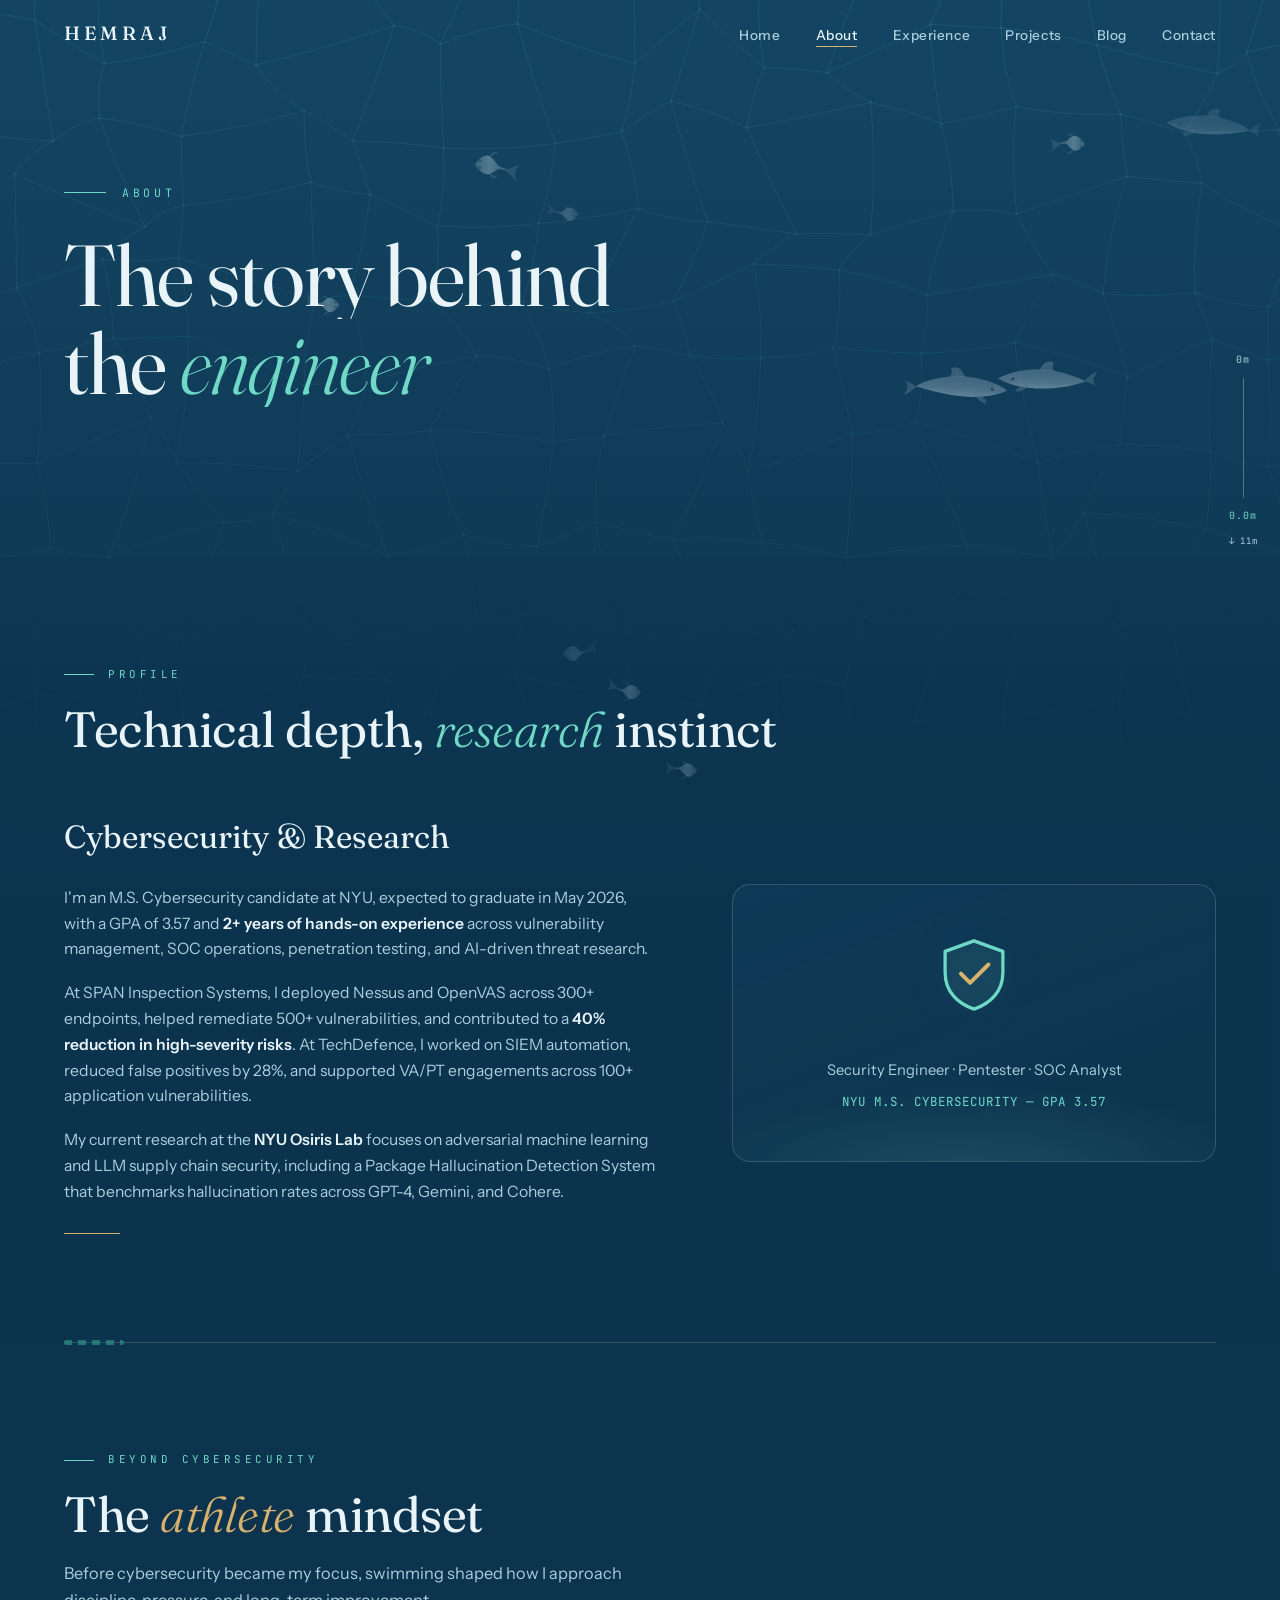
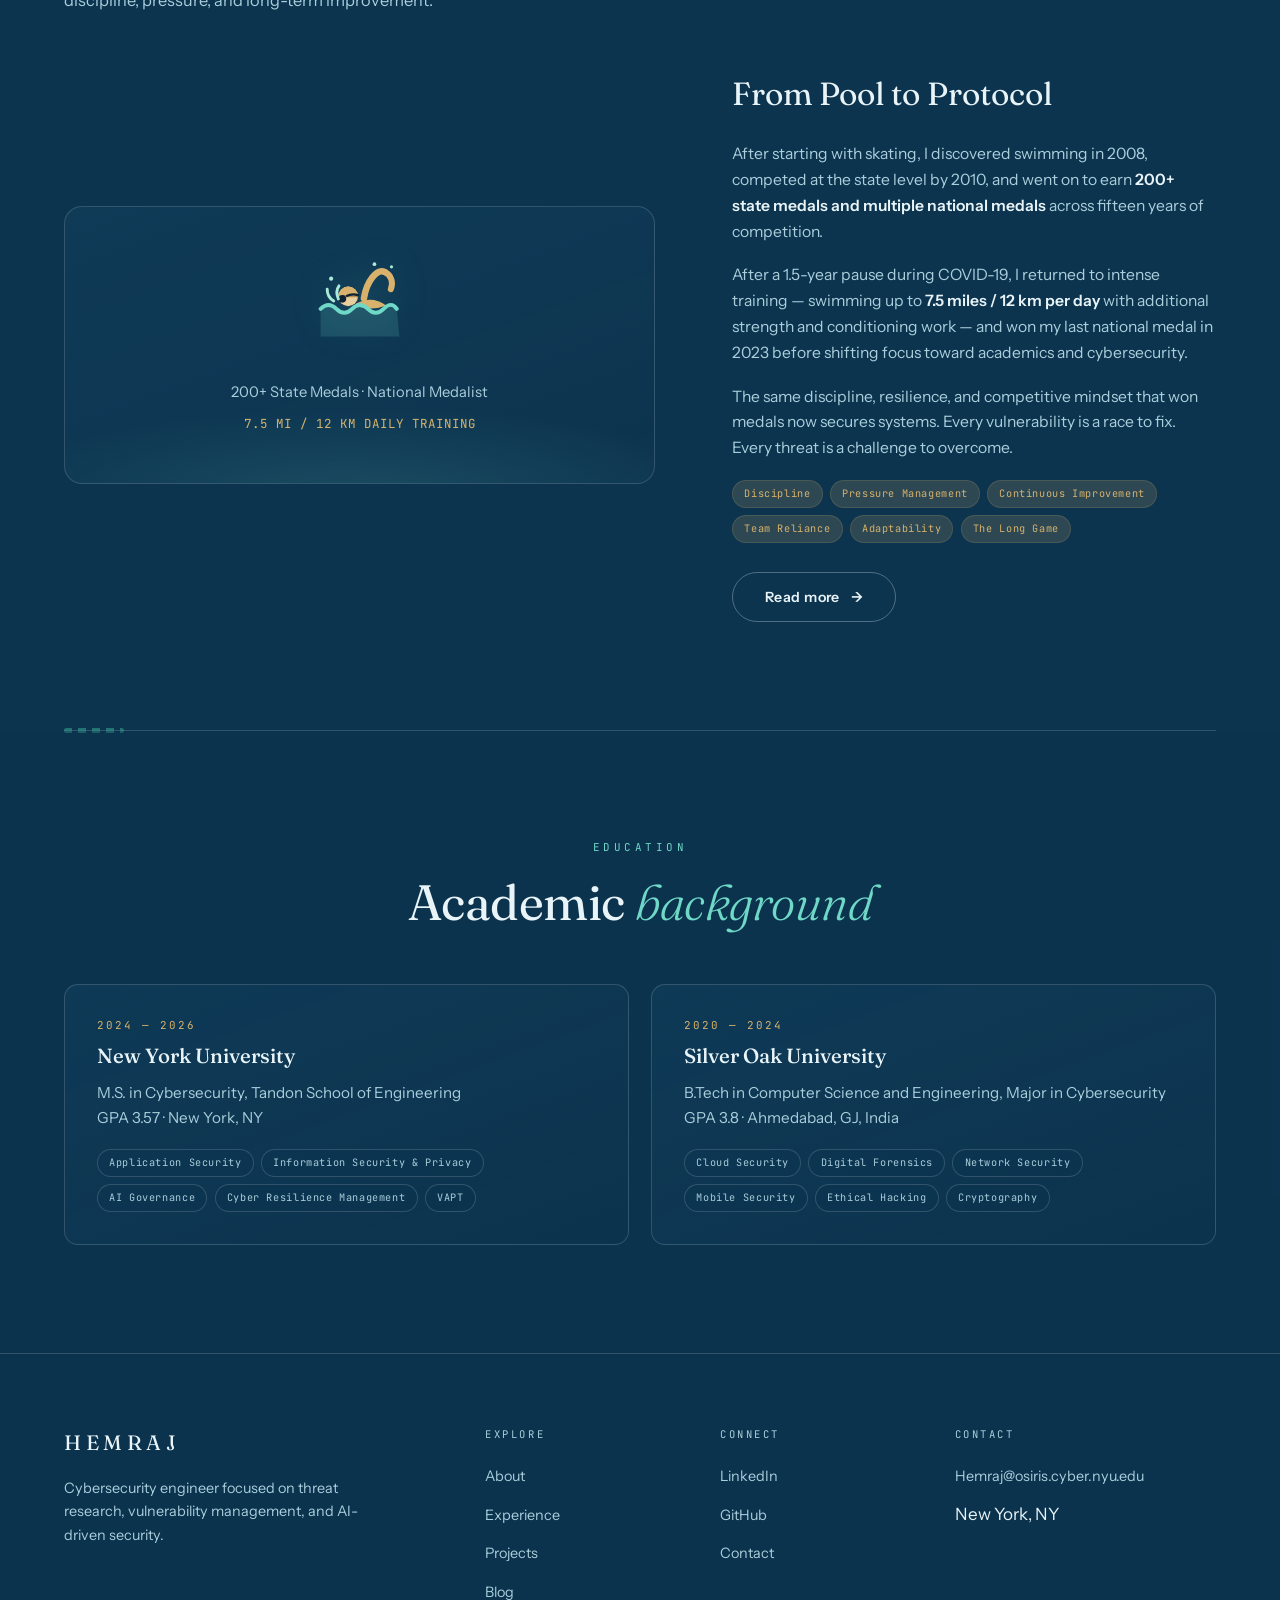
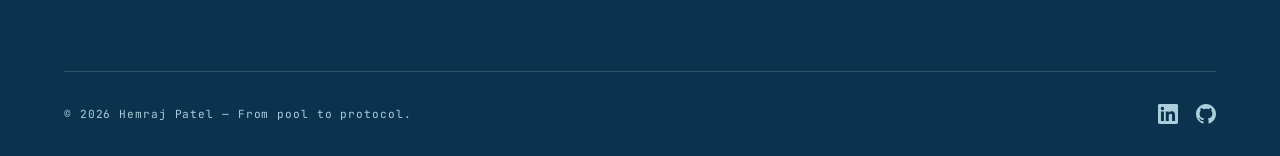
==== about.html @ eac2e2b5 "Portfolio: ocean redesign, clean URLs, real cert links" ====
<!DOCTYPE html>
<html lang="en">
<head>
  <meta charset="UTF-8">
  <meta name="viewport" content="width=device-width, initial-scale=1.0">
  <title>About — Hemraj Patel</title>
  <meta name="description" content="Learn about Hemraj Patel's journey from competitive swimming to cybersecurity engineering.">
  <meta name="theme-color" content="#134563">
  <meta property="og:title" content="About — Hemraj Patel">
  <meta property="og:description" content="Learn about Hemraj Patel's journey from competitive swimming to cybersecurity engineering.">
  <meta property="og:type" content="website">
  <meta property="og:site_name" content="Hemraj Patel">
  <meta name="twitter:card" content="summary">
  <meta name="twitter:title" content="About — Hemraj Patel">
  <meta name="twitter:description" content="Learn about Hemraj Patel's journey from competitive swimming to cybersecurity engineering.">
  <link rel="icon" href="data:image/svg+xml,%3Csvg xmlns='http://www.w3.org/2000/svg' viewBox='0 0 64 64'%3E%3Crect width='64' height='64' rx='14' fill='%23081521'/%3E%3Cpath d='M32 8 L52 15 V30 C52 44 43 52 32 56 C21 52 12 44 12 30 V15 Z' fill='none' stroke='%236fd8c6' stroke-width='3.5' stroke-linejoin='round'/%3E%3Cpath d='M23 31 L29 37 L42 24' fill='none' stroke='%23d8b26c' stroke-width='4' stroke-linecap='round' stroke-linejoin='round'/%3E%3C/svg%3E">
  <link rel="stylesheet" href="css/style.css">
  <link rel="stylesheet" href="css/ui.css">
</head>
<body>
  <div class="loader">
    <div class="loader-text">HEMRAJ</div>
    <div class="loader-bar"></div>
  </div>

  <canvas id="caustics-canvas" aria-hidden="true"></canvas>

<nav class="navbar">
    <a href="./" class="nav-logo">HEMRAJ</a>
    <ul class="nav-links">
      <li><a href="./">Home</a></li>
      <li><a href="about" class="active">About</a></li>
      <li><a href="experience">Experience</a></li>
      <li><a href="projects">Projects</a></li>
      <li><a href="blog">Blog</a></li>
      <li><a href="contact">Contact</a></li>
    </ul>
    <button class="mobile-menu-btn" aria-label="Toggle menu" aria-expanded="false">
      <svg width="24" height="24" fill="none" stroke="currentColor" stroke-width="2" viewBox="0 0 24 24"><path stroke-linecap="round" stroke-linejoin="round" d="M4 6h16M4 12h16M4 18h16"/></svg>
    </button>
  </nav>

  <header class="hero page-hero">
    <div class="hero-content">
      <div class="hero-label">About</div>
      <h1 class="hero-title">
        <span class="line"><span>The story behind</span></span>
        <span class="line"><span>the <em class="accent">engineer</em></span></span>
      </h1>
    </div>
  </header>

  <section class="section section-alt">
    <div class="section-header reveal">
      <span class="section-label">Profile</span>
      <h2 class="section-title">Technical depth, <em>research</em> instinct</h2>
    </div>
    <div class="split-layout">
      <div class="split-content reveal">
        <h3>Cybersecurity &amp; Research</h3>
        <p>I'm an M.S. Cybersecurity candidate at NYU, expected to graduate in May 2026, with a GPA of 3.57 and <strong>2+ years of hands-on experience</strong> across vulnerability management, SOC operations, penetration testing, and AI-driven threat research.</p>
        <p>At SPAN Inspection Systems, I deployed Nessus and OpenVAS across 300+ endpoints, helped remediate 500+ vulnerabilities, and contributed to a <strong>40% reduction in high-severity risks</strong>. At TechDefence, I worked on SIEM automation, reduced false positives by 28%, and supported VA/PT engagements across 100+ application vulnerabilities.</p>
        <p>My current research at the <strong>NYU Osiris Lab</strong> focuses on adversarial machine learning and LLM supply chain security, including a Package Hallucination Detection System that benchmarks hallucination rates across GPT-4, Gemini, and Cohere.</p>
        <div class="deco-line"></div>
      </div>
      <div class="split-visual reveal" style="--d: 0.15s;">
        <div class="icon">
          <svg viewBox="0 0 64 64" fill="none" xmlns="http://www.w3.org/2000/svg" role="img" aria-label="Security shield">
            <path d="M32 6 L54 14 V30 C54 45 44 54 32 58 C20 54 10 45 10 30 V14 Z" stroke="#6fd8c6" stroke-width="2.5" fill="rgba(111,216,198,0.08)" stroke-linejoin="round"/>
            <path d="M22 31 L29 38 L43 24" stroke="#d8b26c" stroke-width="3" stroke-linecap="round" stroke-linejoin="round"/>
          </svg>
        </div>
        <p>Security Engineer &middot; Pentester &middot; SOC Analyst</p>
        <p class="highlight">NYU M.S. CYBERSECURITY — GPA 3.57</p>
      </div>
    </div>
  </section>

  <div class="lane-divider"></div>

  <section class="section" id="athlete">
    <div class="section-header reveal">
      <span class="section-label">Beyond cybersecurity</span>
      <h2 class="section-title">The <em class="gold">athlete</em> mindset</h2>
      <p class="section-desc">Before cybersecurity became my focus, swimming shaped how I approach discipline, pressure, and long-term improvement.</p>
    </div>
    <div class="split-layout">
      <div class="split-visual reveal">
        <div class="icon">
          <svg viewBox="0 0 64 64" fill="none" xmlns="http://www.w3.org/2000/svg" role="img" aria-label="Freestyle swimmer">
            <!-- recovery arm: shoulder, high elbow, hand reaching over -->
            <path d="M35 33 C37 20, 45 10, 51 13" stroke="#d8b26c" stroke-width="5" stroke-linecap="round"/>
            <path d="M51 13 C56 15.5, 57.5 21, 55.5 26" stroke="#d8b26c" stroke-width="4.6" stroke-linecap="round"/>
            <!-- back breaking the surface -->
            <path d="M29 37 Q41 30.5 52 38.5 Q42 42.5 31 39.5 Z" fill="#d8b26c"/>
            <!-- head: swim cap, goggles, cheek in the water -->
            <circle cx="23" cy="31.5" r="7.5" fill="#e8ce9d"/>
            <path d="M15.5 31.5 A7.5 7.5 0 0 1 30.5 31.5 Z" fill="#d8b26c"/>
            <path d="M15.5 31.5 L30.5 31.5" stroke="#b98f4f" stroke-width="1.4"/>
            <circle cx="18.6" cy="33.4" r="2.9" fill="#0e2233"/>
            <path d="M21.4 31.4 Q26 29 30.9 30.8" stroke="#0e2233" stroke-width="1.8"/>
            <!-- water: filled, so the body sits IN it -->
            <path d="M2 41 q6 -6 12 0 t12 0 t12 0 t12 0 t10 0 L62 62 L2 62 Z" fill="rgba(111,216,198,0.16)"/>
            <path d="M2 41 q6 -6 12 0 t12 0 t12 0 t12 0 t10 0" stroke="#6fd8c6" stroke-width="3" stroke-linecap="round"/>
            <!-- splash + droplets -->
            <path d="M12 35 q-5 -3 -5 -9 M15.5 33.5 q-2.5 -6 0.5 -10" stroke="#a9ead9" stroke-width="2.2" stroke-linecap="round"/>
            <circle cx="10" cy="18" r="1.6" fill="#a9ead9"/>
            <circle cx="43" cy="7" r="1.4" fill="#a9ead9"/>
            <circle cx="56" cy="9" r="1.2" fill="#a9ead9"/>
          </svg>
        </div>
        <p>200+ State Medals &middot; National Medalist</p>
        <p class="highlight gold">7.5 MI / 12 KM DAILY TRAINING</p>
      </div>
      <div class="split-content reveal" style="--d: 0.15s;">
        <h3>From Pool to Protocol</h3>
        <p>After starting with skating, I discovered swimming in 2008, competed at the state level by 2010, and went on to earn <strong>200+ state medals and multiple national medals</strong> across fifteen years of competition.</p>
        <p>After a 1.5-year pause during COVID-19, I returned to intense training — swimming up to <strong>7.5 miles / 12 km per day</strong> with additional strength and conditioning work — and won my last national medal in 2023 before shifting focus toward academics and cybersecurity.</p>
        <p>The same discipline, resilience, and competitive mindset that won medals now secures systems. Every vulnerability is a race to fix. Every threat is a challenge to overcome.</p>
        <div class="card-tags" style="margin-bottom: 1.8rem;">
          <span class="tag gold">Discipline</span>
          <span class="tag gold">Pressure Management</span>
          <span class="tag gold">Continuous Improvement</span>
          <span class="tag gold">Team Reliance</span>
          <span class="tag gold">Adaptability</span>
          <span class="tag gold">The Long Game</span>
        </div>
        <button type="button" class="btn btn-outline" data-modal="athletics-journey">Read more <span class="arrow">→</span></button>
      </div>
    </div>
  </section>

  <div class="lane-divider"></div>

  <section class="section section-alt">
    <div class="section-header center reveal">
      <span class="section-label">Education</span>
      <h2 class="section-title">Academic <em>background</em></h2>
    </div>
    <div class="grid-2 stagger-children">
      <div class="card reveal">
        <div class="timeline-date">2024 — 2026</div>
        <div class="card-title">New York University</div>
        <p class="card-text">M.S. in Cybersecurity, Tandon School of Engineering<br>GPA 3.57 &middot; New York, NY</p>
        <div class="card-tags">
          <span class="tag">Application Security</span>
          <span class="tag">Information Security &amp; Privacy</span>
          <span class="tag">AI Governance</span>
          <span class="tag">Cyber Resilience Management</span>
          <span class="tag">VAPT</span>
        </div>
      </div>
      <div class="card reveal">
        <div class="timeline-date">2020 — 2024</div>
        <div class="card-title">Silver Oak University</div>
        <p class="card-text">B.Tech in Computer Science and Engineering, Major in Cybersecurity<br>GPA 3.8 &middot; Ahmedabad, GJ, India</p>
        <div class="card-tags">
          <span class="tag">Cloud Security</span>
          <span class="tag">Digital Forensics</span>
          <span class="tag">Network Security</span>
          <span class="tag">Mobile Security</span>
          <span class="tag">Ethical Hacking</span>
          <span class="tag">Cryptography</span>
        </div>
      </div>
    </div>
  </section>

<footer class="footer">
    <div class="footer-content">
      <div>
        <div class="footer-brand">HEMRAJ</div>
        <p class="footer-desc">Cybersecurity engineer focused on threat research, vulnerability management, and AI-driven security.</p>
      </div>
      <div>
        <div class="footer-heading">Explore</div>
        <ul class="footer-links">
          <li><a href="about">About</a></li>
          <li><a href="experience">Experience</a></li>
          <li><a href="projects">Projects</a></li>
          <li><a href="blog">Blog</a></li>
        </ul>
      </div>
      <div>
        <div class="footer-heading">Connect</div>
        <ul class="footer-links">
          <li><a href="https://www.linkedin.com/in/hemraj-patel/" target="_blank" rel="noopener">LinkedIn</a></li>
          <li><a href="https://github.com" target="_blank" rel="noopener">GitHub</a></li>
          <li><a href="contact">Contact</a></li>
        </ul>
      </div>
      <div>
        <div class="footer-heading">Contact</div>
        <ul class="footer-links">
          <li><a href="mailto:Hemraj@osiris.cyber.nyu.edu">Hemraj@osiris.cyber.nyu.edu</a></li>
          <li>New York, NY</li>
        </ul>
      </div>
    </div>
    <div class="footer-bottom">
      <div class="footer-copyright">&copy; 2026 Hemraj Patel — From pool to protocol.</div>
      <div class="footer-social">
        <a href="https://www.linkedin.com/in/hemraj-patel/" target="_blank" rel="noopener" aria-label="LinkedIn">
          <svg width="20" height="20" fill="currentColor" viewBox="0 0 24 24"><path d="M20.447 20.452h-3.554v-5.569c0-1.328-.027-3.037-1.852-3.037-1.853 0-2.136 1.445-2.136 2.939v5.667H9.351V9h3.414v1.561h.046c.477-.9 1.637-1.85 3.37-1.85 3.601 0 4.267 2.37 4.267 5.455v6.286zM5.337 7.433a2.062 2.062 0 01-2.063-2.065 2.064 2.064 0 112.063 2.065zm1.782 13.019H3.555V9h3.564v11.452zM22.225 0H1.771C.792 0 0 .774 0 1.729v20.542C0 23.227.792 24 1.771 24h20.451C23.2 24 24 23.227 24 22.271V1.729C24 .774 23.2 0 22.222 0h.003z"/></svg>
        </a>
        <a href="https://github.com" target="_blank" rel="noopener" aria-label="GitHub">
          <svg width="20" height="20" fill="currentColor" viewBox="0 0 24 24"><path d="M12 0C5.374 0 0 5.373 0 12c0 5.302 3.438 9.8 8.207 11.387.599.111.793-.261.793-.577v-2.234c-3.338.726-4.033-1.416-4.033-1.416-.546-1.387-1.333-1.756-1.333-1.756-1.089-.745.083-.729.083-.729 1.205.084 1.839 1.237 1.839 1.237 1.07 1.834 2.807 1.304 3.492.997.107-.775.418-1.305.762-1.604-2.665-.305-5.467-1.334-5.467-5.931 0-1.311.469-2.381 1.236-3.221-.124-.303-.535-1.524.117-3.176 0 0 1.008-.322 3.301 1.23A11.509 11.509 0 0112 5.803c1.02.005 2.047.138 3.006.404 2.291-1.552 3.297-1.23 3.297-1.23.653 1.653.242 2.874.118 3.176.77.84 1.235 1.911 1.235 3.221 0 4.609-2.807 5.624-5.479 5.921.43.372.823 1.102.823 2.222v3.293c0 .319.192.694.801.576C20.566 21.797 24 17.3 24 12c0-6.627-5.373-12-12-12z"/></svg>
        </a>
      </div>
    </div>
  </footer>

  <script src="js/modal-data.js"></script>
  <script src="js/main.js"></script>
</body>
</html>
---- css/style.css ----
/* ============================================================
   HEMRAJ PATEL — Portfolio
   Design system: "Pool at Night"
   Deep abyssal navy · pool-light aqua · medal gold
   Type: Fraunces (display) · Instrument Sans (body) · JetBrains Mono (data)
   ============================================================ */

@import url('https://fonts.googleapis.com/css2?family=Fraunces:ital,opsz,wght@0,9..144,300;0,9..144,400;0,9..144,500;0,9..144,600;1,9..144,300;1,9..144,400;1,9..144,500&family=Instrument+Sans:ital,wght@0,400;0,500;0,600;1,400&family=JetBrains+Mono:wght@300;400;500&display=swap');

:root {
  /* ---- Depth-driven variables (JS updates these on scroll) ----
     Defaults are the deep-water SURFACE (4m). The page darkens
     to the 12m abyss as you descend. */
  --bg-top: rgb(19, 69, 99);
  --bg-bottom: rgb(13, 52, 79);
  --text-strong: rgb(232, 244, 247);
  --text-soft: rgb(170, 206, 219);
  --line: rgba(232, 244, 247, 0.17);
  --line-strong: rgba(232, 244, 247, 0.30);
  --panel: rgba(19, 69, 99, 0.42);
  --panel-2: rgba(13, 52, 79, 0.36);

  /* ---- Fixed accents (tuned for the underwater range) ---- */
  --aqua: #6fd8c6;
  --aqua-deep: #2f8f83;
  --aqua-glow: rgba(111, 216, 198, 0.14);
  --gold: #d8b26c;
  --gold-soft: rgba(216, 178, 108, 0.16);

  /* ---- Semantic aliases mapped onto the depth vars ---- */
  --foam: var(--text-strong);
  --mist: var(--text-soft);
  --mist-dim: var(--text-soft);
  --ink-0: var(--bg-bottom);
  --ink-1: var(--panel);
  --ink-2: var(--panel);
  --ink-3: var(--line-strong);
  --hairline: var(--line);
  --hairline-strong: var(--line-strong);

  --font-display: 'Fraunces', Georgia, serif;
  --font-body: 'Instrument Sans', -apple-system, sans-serif;
  --font-mono: 'JetBrains Mono', 'SF Mono', monospace;

  --ease-out: cubic-bezier(0.19, 1, 0.22, 1);
  --ease-soft: cubic-bezier(0.4, 0, 0.2, 1);

  --pad-x: clamp(1.25rem, 5vw, 5rem);
  --section-y: clamp(5rem, 12vh, 9rem);
}

* { margin: 0; padding: 0; box-sizing: border-box; }

html { scroll-behavior: smooth; }
@media (prefers-reduced-motion: reduce) {
  html { scroll-behavior: auto; }
  *, *::before, *::after {
    animation-duration: 0.01ms !important;
    animation-iteration-count: 1 !important;
    transition-duration: 0.01ms !important;
  }
}

body {
  font-family: var(--font-body);
  background: var(--bg-bottom);
  color: var(--text-strong);
  line-height: 1.65;
  font-size: 1.0625rem;
  overflow-x: hidden;
  -webkit-font-smoothing: antialiased;
  transition: color 0.5s var(--ease-soft);
}
/* Fixed full-viewport dive gradient — the water column you descend through */
body::before {
  content: '';
  position: fixed;
  inset: 0;
  z-index: -2;
  background: linear-gradient(to bottom, var(--bg-top), var(--bg-bottom));
  transition: background 0.5s var(--ease-soft);
}

/* Elements that read from depth vars ease between zones */
.card, .blog-card, .split-visual, .athletics-visual, .navbar,
.section-alt, .footer, .marquee, .stat-item, .tag, .skill-item,
.form-input, .btn-outline, .lane-divider, .timeline::before {
  transition-property: background, border-color, color, box-shadow;
  transition-duration: 0.5s;
  transition-timing-function: var(--ease-soft);
}

::selection { background: var(--aqua); color: #041018; }

::-webkit-scrollbar { width: 6px; }
::-webkit-scrollbar-track { background: transparent; }
::-webkit-scrollbar-thumb { background: var(--line-strong); border-radius: 3px; }
::-webkit-scrollbar-thumb:hover { background: var(--aqua-deep); }

a { color: inherit; text-decoration: none; }
img { max-width: 100%; display: block; }

:focus-visible {
  outline: 2px solid var(--aqua);
  outline-offset: 3px;
  border-radius: 2px;
}

/* ============ LOADER — water level fill ============ */
.loader {
  position: fixed; inset: 0;
  background: linear-gradient(to bottom, rgb(19,69,99), rgb(13,52,79));
  z-index: 10000;
  display: flex; flex-direction: column;
  align-items: center; justify-content: center;
  gap: 1.5rem;
  transition: opacity 0.7s var(--ease-out), visibility 0.7s;
}
.loader.hidden { opacity: 0; visibility: hidden; pointer-events: none; }

.loader-text {
  font-family: var(--font-display);
  font-size: clamp(2rem, 6vw, 3.5rem);
  font-weight: 400;
  letter-spacing: 0.35em;
  padding-left: 0.35em;
  color: transparent;
  background: linear-gradient(to top, var(--aqua) 50%, rgba(234,243,244,0.22) 50%);
  background-size: 100% 200%;
  background-position: 0 0;
  -webkit-background-clip: text;
  background-clip: text;
  animation: waterFill 1.1s var(--ease-soft) forwards;
}
@keyframes waterFill { to { background-position: 0 100%; } }

.loader-bar {
  width: 120px; height: 1px;
  background: var(--hairline);
  position: relative; overflow: hidden;
}
.loader-bar::after {
  content: ''; position: absolute; inset: 0;
  background: var(--aqua);
  transform: translateX(-100%);
  animation: loadSweep 1.1s var(--ease-soft) forwards;
}
@keyframes loadSweep { to { transform: translateX(0); } }

/* ============ CAUSTICS CANVAS ============ */
#caustics-canvas {
  position: fixed; inset: 0;
  width: 100%; height: 100%;
  z-index: -1;
  pointer-events: none;
  opacity: 0.95;
}

/* ============ DEPTH GAUGE (scroll indicator) ============ */
.depth-gauge {
  position: fixed;
  right: 1.4rem; top: 50%;
  transform: translateY(-50%);
  z-index: 90;
  display: flex; flex-direction: column; align-items: center;
  gap: 0.6rem;
  font-family: var(--font-mono);
  font-size: 0.625rem;
  color: var(--mist-dim);
  letter-spacing: 0.1em;
}
.depth-gauge .gauge-track {
  width: 1px; height: 120px;
  background: var(--hairline-strong);
  position: relative;
}
.depth-gauge .gauge-fill {
  position: absolute; top: 0; left: 0;
  width: 100%; height: 0%;
  background: linear-gradient(to bottom, var(--aqua), var(--aqua-deep));
}
.depth-gauge .gauge-value { color: var(--aqua); transition: color 0.3s; }
.depth-gauge .gauge-max {
  font-size: 0.56rem;
  color: var(--mist-dim);
  letter-spacing: 0.08em;
}
@media (max-width: 900px) { .depth-gauge { display: none; } }

/* ============ NAVBAR ============ */
.navbar {
  position: fixed; top: 0; left: 0; right: 0;
  z-index: 100;
  display: flex; align-items: center; justify-content: space-between;
  padding: 1.1rem var(--pad-x);
  transition: background 0.4s var(--ease-soft), border-color 0.4s, padding 0.4s;
  border-bottom: 1px solid transparent;
}
.navbar.scrolled {
  background: var(--bg-top);
  backdrop-filter: blur(14px) saturate(1.2);
  -webkit-backdrop-filter: blur(14px) saturate(1.2);
  border-bottom-color: var(--line);
  padding-top: 0.8rem; padding-bottom: 0.8rem;
}

.nav-logo {
  font-family: var(--font-display);
  font-size: 1.2rem;
  font-weight: 500;
  letter-spacing: 0.22em;
  color: var(--foam);
  display: flex; align-items: baseline; gap: 0.5rem;
}

.nav-links {
  display: flex; align-items: center; gap: 2.2rem;
  list-style: none;
}
.nav-links a {
  font-size: 0.85rem;
  font-weight: 500;
  letter-spacing: 0.04em;
  color: var(--mist);
  position: relative;
  padding: 0.3rem 0;
  transition: color 0.3s;
}
.nav-links a::after {
  content: ''; position: absolute;
  left: 0; bottom: 0;
  width: 100%; height: 1px;
  background: var(--aqua);
  transform: scaleX(0);
  transform-origin: right;
  transition: transform 0.45s var(--ease-out);
}
.nav-links a:hover { color: var(--foam); }
.nav-links a:hover::after { transform: scaleX(1); transform-origin: left; }
.nav-links a.active { color: var(--foam); }
.nav-links a.active::after { transform: scaleX(1); background: var(--gold); }

.mobile-menu-btn {
  display: none;
  background: none; border: none;
  color: var(--foam);
  cursor: pointer;
  z-index: 102;
}

@media (max-width: 900px) {
  .mobile-menu-btn { display: block; }
  .nav-links {
    position: fixed; inset: 0;
    background: linear-gradient(to bottom, var(--bg-top), var(--bg-bottom));
    backdrop-filter: blur(20px);
    flex-direction: column;
    justify-content: center;
    gap: 2rem;
    opacity: 0; visibility: hidden;
    transition: opacity 0.4s var(--ease-soft), visibility 0.4s;
    z-index: 101;
  }
  .nav-links.open { opacity: 1; visibility: visible; }
  .nav-links a { font-size: 1.4rem; font-family: var(--font-display); font-weight: 400; }
}

/* ============ HERO ============ */
.hero {
  position: relative;
  min-height: 100vh;
  display: flex; align-items: center;
  padding: 8rem var(--pad-x) 4rem;
  z-index: 1;
}
.hero-content { max-width: 1100px; }

.hero-label {
  font-family: var(--font-mono);
  font-size: 0.72rem;
  letter-spacing: 0.32em;
  text-transform: uppercase;
  color: var(--aqua);
  margin-bottom: 1.8rem;
  display: flex; align-items: center; gap: 1rem;
}
.hero-label::before {
  content: '';
  width: 42px; height: 1px;
  background: var(--aqua);
}

.hero-title {
  font-family: var(--font-display);
  font-size: clamp(3rem, 9.5vw, 7.5rem);
  font-weight: 400;
  line-height: 1.02;
  letter-spacing: -0.015em;
  margin-bottom: 2rem;
}
/* Two-line hero: the name leads a touch larger,
   the tagline sits smaller beneath it */
.hero-title .line-name { font-size: 1.06em; }
.hero-title .line-tag {
  font-size: 0.58em;
  margin-top: 0.18em;
  letter-spacing: -0.005em;
}
.hero-title .accent {
  font-style: italic;
  font-weight: 300;
  color: var(--aqua);
}
.hero-title .gold { font-style: italic; font-weight: 300; color: var(--gold); }

.hero-title .line {
  display: block;
  overflow: hidden;
}
.hero-title .line > span {
  display: inline-block;
  transform: translateY(110%);
  animation: riseIn 1s var(--ease-out) forwards;
}
.hero-title .line:nth-child(2) > span { animation-delay: 0.12s; }
.hero-title .line:nth-child(3) > span { animation-delay: 0.24s; }
@keyframes riseIn { to { transform: translateY(0); } }

.hero-subtitle {
  font-size: clamp(1rem, 1.6vw, 1.2rem);
  color: var(--mist);
  max-width: 560px;
  margin-bottom: 3rem;
  font-weight: 400;
  opacity: 0;
  animation: fadeUp 0.9s var(--ease-out) 0.5s forwards;
}
@keyframes fadeUp {
  from { opacity: 0; transform: translateY(18px); }
  to { opacity: 1; transform: translateY(0); }
}

.hero-cta {
  display: flex; gap: 1.1rem; flex-wrap: wrap;
  opacity: 0;
  animation: fadeUp 0.9s var(--ease-out) 0.65s forwards;
}

.hero-meta {
  position: absolute;
  bottom: 2.5rem; left: var(--pad-x);
  display: flex; gap: 2.5rem;
  font-family: var(--font-mono);
  font-size: 0.68rem;
  letter-spacing: 0.14em;
  color: var(--mist-dim);
  text-transform: uppercase;
  opacity: 0;
  animation: fadeUp 0.9s var(--ease-out) 0.9s forwards;
}
.hero-meta span b { color: var(--mist); font-weight: 400; }

.scroll-hint {
  position: absolute;
  bottom: 2.5rem; right: var(--pad-x);
  font-family: var(--font-mono);
  font-size: 0.65rem;
  letter-spacing: 0.28em;
  color: var(--mist-dim);
  text-transform: uppercase;
  writing-mode: vertical-rl;
  display: flex; align-items: center; gap: 0.8rem;
  opacity: 0;
  animation: fadeUp 0.9s var(--ease-out) 1s forwards;
}
.scroll-hint::after {
  content: '';
  width: 1px; height: 44px;
  background: linear-gradient(to bottom, var(--mist-dim), transparent);
  animation: dive 2.2s var(--ease-soft) infinite;
}
@keyframes dive {
  0% { transform: scaleY(0); transform-origin: top; }
  45% { transform: scaleY(1); transform-origin: top; }
  55% { transform: scaleY(1); transform-origin: bottom; }
  100% { transform: scaleY(0); transform-origin: bottom; }
}
@media (max-width: 700px) { .hero-meta, .scroll-hint { display: none; } }

/* ============ BUTTONS ============ */
.btn {
  display: inline-flex; align-items: center; gap: 0.7rem;
  font-family: var(--font-body);
  font-size: 0.88rem;
  font-weight: 600;
  letter-spacing: 0.03em;
  padding: 0.95rem 2rem;
  border-radius: 100px;
  cursor: pointer;
  position: relative;
  overflow: hidden;
  transition: color 0.35s var(--ease-soft), border-color 0.35s, transform 0.25s var(--ease-out), box-shadow 0.35s;
  will-change: transform;
}
.btn-primary {
  background: var(--aqua);
  color: #041018;
  border: 1px solid var(--aqua);
}
.btn-primary:hover {
  box-shadow: 0 8px 32px var(--aqua-glow), 0 0 0 1px var(--aqua);
}
.btn-outline {
  background: transparent;
  color: var(--foam);
  border: 1px solid var(--hairline-strong);
}
.btn-outline:hover { border-color: var(--aqua); color: var(--aqua); }
.btn .arrow { transition: transform 0.35s var(--ease-out); }
.btn:hover .arrow { transform: translateX(4px); }

/* ============ SECTIONS ============ */
.section {
  position: relative;
  padding: var(--section-y) var(--pad-x);
  z-index: 1;
}
.section-alt { background: var(--panel-2); }

/* Lane divider — the pool lane rope */
.lane-divider {
  position: relative;
  height: 1px;
  margin: 0 var(--pad-x);
  background: var(--hairline);
  z-index: 1;
}
.lane-divider::before {
  content: '';
  position: absolute;
  left: 0; top: -2px;
  width: 60px; height: 5px;
  background: repeating-linear-gradient(90deg,
    var(--aqua-deep) 0 8px, transparent 8px 14px);
  border-radius: 3px;
  opacity: 0.7;
}

.section-header { max-width: 720px; margin-bottom: clamp(2.5rem, 6vh, 4.5rem); }
.section-header.center { margin-left: auto; margin-right: auto; text-align: center; }
.section-header.center .section-label { justify-content: center; }
.section-header.center .section-label::before { display: none; }

.section-label {
  font-family: var(--font-mono);
  font-size: 0.68rem;
  letter-spacing: 0.32em;
  text-transform: uppercase;
  color: var(--aqua);
  margin-bottom: 1.1rem;
  display: flex; align-items: center; gap: 0.9rem;
}
.section-label::before {
  content: '';
  width: 30px; height: 1px;
  background: var(--aqua);
}

.section-title {
  font-family: var(--font-display);
  font-size: clamp(1.9rem, 4.2vw, 3.1rem);
  font-weight: 400;
  line-height: 1.12;
  letter-spacing: -0.01em;
}
.section-title em {
  font-style: italic;
  font-weight: 300;
  color: var(--aqua);
}
.section-title em.gold { color: var(--gold); }

.section-desc {
  color: var(--mist);
  margin-top: 1.1rem;
  font-size: 1.02rem;
  max-width: 580px;
}
.center .section-desc { margin-left: auto; margin-right: auto; }

/* ============ REVEAL ANIMATIONS ============ */
.reveal {
  opacity: 0;
  transform: translateY(34px);
  filter: blur(4px);
  transition: opacity 0.9s var(--ease-out), transform 0.9s var(--ease-out), filter 0.9s var(--ease-out);
  transition-delay: var(--d, 0s);
}
.reveal.visible { opacity: 1; transform: translateY(0); filter: blur(0); }
@media (prefers-reduced-motion: reduce) {
  .reveal { opacity: 1; transform: none; filter: none; }
}

/* ============ GRIDS ============ */
.grid-2 { display: grid; grid-template-columns: repeat(2, 1fr); gap: 1.4rem; }
.grid-3 { display: grid; grid-template-columns: repeat(3, 1fr); gap: 1.4rem; }
@media (max-width: 980px) { .grid-3 { grid-template-columns: repeat(2, 1fr); } }
@media (max-width: 680px) { .grid-2, .grid-3 { grid-template-columns: 1fr; } }

/* ============ CARDS ============ */
.card {
  background: linear-gradient(160deg, var(--panel), var(--panel-2));
  border: 1px solid var(--hairline);
  border-radius: 14px;
  padding: 2rem;
  position: relative;
  overflow: hidden;
  transition: transform 0.45s var(--ease-out), border-color 0.45s, box-shadow 0.45s;
}
.card::before {
  content: '';
  position: absolute; inset: 0;
  background: radial-gradient(500px circle at var(--mx, 50%) var(--my, 0%),
    var(--aqua-glow), transparent 45%);
  opacity: 0;
  transition: opacity 0.45s;
  pointer-events: none;
}
.card:hover { transform: translateY(-5px); border-color: var(--hairline-strong); }
.card:hover::before { opacity: 1; }

.card-title {
  font-family: var(--font-display);
  font-size: 1.28rem;
  font-weight: 500;
  margin-bottom: 0.7rem;
  line-height: 1.25;
}
.card-text { color: var(--mist); font-size: 0.95rem; }

.card-tags { display: flex; flex-wrap: wrap; gap: 0.45rem; margin-top: 1.2rem; }
.tag {
  font-family: var(--font-mono);
  font-size: 0.64rem;
  letter-spacing: 0.06em;
  color: var(--mist);
  background: var(--panel-2);
  border: 1px solid var(--hairline);
  padding: 0.28rem 0.7rem;
  border-radius: 100px;
  transition: color 0.3s, border-color 0.3s;
}
.card:hover .tag { border-color: var(--hairline-strong); }
.tag.gold { color: var(--gold); border-color: var(--gold-soft); background: var(--gold-soft); }

/* Project cards — tiltable */
.project-card { transform-style: preserve-3d; }
.project-card .card-title { padding-right: 2rem; }
.project-index {
  font-family: var(--font-mono);
  font-size: 0.68rem;
  color: var(--mist-dim);
  letter-spacing: 0.2em;
  margin-bottom: 1.1rem;
  display: block;
}
.project-card:hover .project-index { color: var(--aqua); }

/* ============ STATS ============ */
.stats-grid {
  display: grid;
  grid-template-columns: repeat(3, 1fr);
  border-top: 1px solid var(--hairline);
  border-left: 1px solid var(--hairline);
}
.stat-item {
  padding: 2.6rem 2rem;
  border-right: 1px solid var(--hairline);
  border-bottom: 1px solid var(--hairline);
  position: relative;
  transition: background 0.4s;
}
.stat-item:hover { background: var(--aqua-glow); }
.stat-number {
  font-family: var(--font-display);
  font-size: clamp(2.4rem, 4.5vw, 3.6rem);
  font-weight: 300;
  color: var(--foam);
  line-height: 1;
  font-variant-numeric: tabular-nums;
}
.stat-number.gold { color: var(--gold); }
.stat-label {
  font-family: var(--font-mono);
  font-size: 0.66rem;
  letter-spacing: 0.18em;
  text-transform: uppercase;
  color: var(--mist-dim);
  margin-top: 0.9rem;
}
@media (max-width: 900px) { .stats-grid { grid-template-columns: repeat(2, 1fr); } }
@media (max-width: 520px) { .stats-grid { grid-template-columns: 1fr; } }

/* ============ SPLIT LAYOUT ============ */
.split-layout {
  display: grid;
  grid-template-columns: 1.1fr 0.9fr;
  gap: clamp(2rem, 6vw, 5rem);
  align-items: center;
}
@media (max-width: 900px) { .split-layout { grid-template-columns: 1fr; } }

.split-content h3 {
  font-family: var(--font-display);
  font-size: clamp(1.5rem, 2.8vw, 2rem);
  font-weight: 400;
  margin-bottom: 1.3rem;
}
.split-content p { color: var(--mist); margin-bottom: 1.1rem; font-size: 0.98rem; }
.split-content p strong { color: var(--foam); font-weight: 600; }

.split-visual {
  background: linear-gradient(160deg, var(--panel), var(--panel-2));
  border: 1px solid var(--hairline);
  border-radius: 18px;
  padding: 3rem 2.5rem;
  text-align: center;
  position: relative;
  overflow: hidden;
}
.split-visual::after {
  content: '';
  position: absolute;
  bottom: -40%; left: -20%;
  width: 140%; height: 70%;
  background: radial-gradient(ellipse at center, var(--aqua-glow), transparent 65%);
  pointer-events: none;
}
.split-visual .icon { font-size: 3rem; margin-bottom: 1.2rem; }
.split-visual .icon svg, .athletics-visual .icon svg {
  width: 84px; height: 84px;
  display: inline-block;
  filter: drop-shadow(0 0 18px var(--aqua-glow));
}
.athletics-visual .icon { margin-bottom: 1.4rem; text-align: center; }
.split-visual p { color: var(--mist); font-size: 0.92rem; }
.split-visual .highlight {
  margin-top: 0.6rem;
  font-family: var(--font-mono);
  font-size: 0.78rem;
  letter-spacing: 0.08em;
  color: var(--aqua);
}
.split-visual .highlight.gold { color: var(--gold); }

.deco-line {
  width: 56px; height: 1px;
  background: var(--gold);
  margin-top: 1.8rem;
}

/* ============ TIMELINE ============ */
.timeline {
  position: relative;
  max-width: 860px;
  padding-left: 2.4rem;
}
.timeline::before {
  content: '';
  position: absolute;
  left: 5px; top: 6px; bottom: 6px;
  width: 1px;
  background: linear-gradient(to bottom, var(--aqua-deep), var(--hairline-strong));
}
.timeline-item {
  position: relative;
  padding-bottom: 3.2rem;
}
.timeline-item:last-child { padding-bottom: 0; }
.timeline-item::before {
  content: '';
  position: absolute;
  left: -2.4rem; top: 7px;
  width: 11px; height: 11px;
  border-radius: 50%;
  background: transparent;
  border: 1px solid var(--aqua);
  transform: translateX(0.5px);
  transition: background 0.35s, box-shadow 0.35s;
}
.timeline-item:hover::before {
  background: var(--aqua);
  box-shadow: 0 0 14px var(--aqua-glow), 0 0 4px var(--aqua);
}
.timeline-date {
  font-family: var(--font-mono);
  font-size: 0.68rem;
  letter-spacing: 0.18em;
  text-transform: uppercase;
  color: var(--gold);
  margin-bottom: 0.5rem;
}
.timeline-title {
  font-family: var(--font-display);
  font-size: 1.35rem;
  font-weight: 500;
  margin-bottom: 0.25rem;
}
.timeline-org { color: var(--mist); font-size: 0.9rem; margin-bottom: 0.85rem; }
.timeline-desc { color: var(--mist); font-size: 0.95rem; max-width: 640px; }
.timeline-desc p { margin-bottom: 0.4rem; }

/* ============ SKILLS ============ */
.skill-group { margin-bottom: 2.2rem; }
.skill-group-title {
  font-family: var(--font-mono);
  font-size: 0.7rem;
  letter-spacing: 0.24em;
  text-transform: uppercase;
  color: var(--aqua);
  margin-bottom: 1rem;
  padding-bottom: 0.6rem;
  border-bottom: 1px solid var(--hairline);
}
.skill-list { display: flex; flex-wrap: wrap; gap: 0.5rem; }
.skill-item {
  font-size: 0.82rem;
  color: var(--mist);
  background: var(--panel-2);
  border: 1px solid var(--hairline);
  padding: 0.45rem 0.95rem;
  border-radius: 100px;
  transition: color 0.3s, border-color 0.3s, transform 0.3s var(--ease-out);
}
.skill-item:hover {
  color: var(--foam);
  border-color: var(--aqua-deep);
  transform: translateY(-2px);
}

/* ============ MARQUEE ============ */
.marquee {
  overflow: hidden;
  border-top: 1px solid var(--hairline);
  border-bottom: 1px solid var(--hairline);
  padding: 1.1rem 0;
  position: relative;
  z-index: 1;
  background: var(--panel-2);
}
.marquee-track {
  display: flex; gap: 3rem;
  width: max-content;
  animation: marquee 36s linear infinite;
}
.marquee:hover .marquee-track { animation-play-state: paused; }
@keyframes marquee { to { transform: translateX(-50%); } }
.marquee-item {
  font-family: var(--font-mono);
  font-size: 0.75rem;
  letter-spacing: 0.22em;
  text-transform: uppercase;
  color: var(--mist-dim);
  white-space: nowrap;
  display: flex; align-items: center; gap: 3rem;
}
.marquee-item::after { content: '◦'; color: var(--aqua-deep); }

/* ============ BLOG CARDS ============ */
.blog-card {
  background: linear-gradient(160deg, var(--panel), var(--panel-2));
  border: 1px solid var(--hairline);
  border-radius: 14px;
  overflow: hidden;
  transition: transform 0.45s var(--ease-out), border-color 0.45s;
  display: flex; flex-direction: column;
}
.blog-card:hover { transform: translateY(-5px); border-color: var(--hairline-strong); }
.blog-card-content { padding: 2rem; display: flex; flex-direction: column; flex: 1; }
.blog-card-meta {
  display: flex; justify-content: space-between;
  font-family: var(--font-mono);
  font-size: 0.66rem;
  letter-spacing: 0.12em;
  text-transform: uppercase;
  color: var(--mist-dim);
  margin-bottom: 1.1rem;
}
.blog-card-meta span:first-child { color: var(--gold); }
.blog-card-title {
  font-family: var(--font-display);
  font-size: 1.3rem;
  font-weight: 500;
  line-height: 1.3;
  margin-bottom: 0.8rem;
}
.blog-card-excerpt { color: var(--mist); font-size: 0.93rem; flex: 1; }
.blog-card-link {
  margin-top: 1.4rem;
  font-family: var(--font-mono);
  font-size: 0.72rem;
  letter-spacing: 0.14em;
  text-transform: uppercase;
  color: var(--aqua);
  display: inline-flex; align-items: center; gap: 0.5rem;
  transition: gap 0.3s var(--ease-out);
}
.blog-card-link:hover { gap: 0.9rem; }

/* ============ ATHLETICS ============ */
.athletics-visual {
  background: linear-gradient(160deg, var(--panel), var(--panel-2));
  border: 1px solid var(--hairline);
  border-radius: 18px;
  padding: 3rem 2.5rem;
  position: relative;
  overflow: hidden;
}
.athletics-visual::before {
  content: '';
  position: absolute;
  top: 0; left: 0; right: 0; height: 4px;
  background: repeating-linear-gradient(90deg,
    var(--gold) 0 10px, transparent 10px 18px);
  opacity: 0.5;
}
.athletics-icon { font-size: 3rem; margin-bottom: 1.4rem; }
.athletics-quote {
  font-family: var(--font-display);
  font-style: italic;
  font-weight: 300;
  font-size: 1.25rem;
  line-height: 1.5;
  color: var(--foam);
}
.athletics-quote cite {
  display: block;
  margin-top: 1.1rem;
  font-family: var(--font-mono);
  font-style: normal;
  font-size: 0.68rem;
  letter-spacing: 0.16em;
  text-transform: uppercase;
  color: var(--gold);
}

/* ============ FORMS ============ */
.form-group { margin-bottom: 1.4rem; }
.form-label {
  display: block;
  font-family: var(--font-mono);
  font-size: 0.66rem;
  letter-spacing: 0.2em;
  text-transform: uppercase;
  color: var(--mist);
  margin-bottom: 0.55rem;
}
.form-input {
  width: 100%;
  font-family: var(--font-body);
  font-size: 0.95rem;
  color: var(--foam);
  background: var(--panel-2);
  border: 1px solid var(--hairline);
  border-radius: 10px;
  padding: 0.85rem 1.1rem;
  transition: border-color 0.3s, background 0.3s, box-shadow 0.3s;
}
.form-input::placeholder { color: var(--mist-dim); }
.form-input:focus {
  outline: none;
  border-color: var(--aqua-deep);
  background: var(--aqua-glow);
  box-shadow: 0 0 0 3px rgba(111, 216, 198, 0.08);
}
textarea.form-input { min-height: 140px; resize: vertical; }

.link-underline {
  color: var(--aqua);
  background-image: linear-gradient(var(--aqua), var(--aqua));
  background-size: 0% 1px;
  background-position: 0 100%;
  background-repeat: no-repeat;
  transition: background-size 0.4s var(--ease-out);
}
.link-underline:hover { background-size: 100% 1px; }

.form-note {
  font-family: var(--font-mono);
  font-size: 0.7rem;
  color: var(--mist-dim);
  margin-top: 1rem;
  text-align: center;
  letter-spacing: 0.06em;
}
.form-note.success { color: var(--aqua); }

/* ============ FOOTER ============ */
.footer {
  position: relative;
  z-index: 1;
  border-top: 1px solid var(--hairline);
  background: var(--panel-2);
  padding: 4.5rem var(--pad-x) 2rem;
}
.footer-content {
  display: grid;
  grid-template-columns: 2fr 1fr 1fr 1.4fr;
  gap: 3rem;
  margin-bottom: 3.5rem;
}
@media (max-width: 900px) { .footer-content { grid-template-columns: 1fr 1fr; gap: 2.5rem; } }
@media (max-width: 540px) { .footer-content { grid-template-columns: 1fr; } }

.footer-brand {
  font-family: var(--font-display);
  font-size: 1.3rem;
  letter-spacing: 0.22em;
  margin-bottom: 1rem;
}
.footer-desc { color: var(--mist); font-size: 0.9rem; max-width: 300px; }
.footer-heading {
  font-family: var(--font-mono);
  font-size: 0.66rem;
  letter-spacing: 0.24em;
  text-transform: uppercase;
  color: var(--mist-dim);
  margin-bottom: 1.1rem;
}
.footer-links { list-style: none; }
.footer-links li { margin-bottom: 0.65rem; }
.footer-links a {
  color: var(--mist);
  font-size: 0.9rem;
  transition: color 0.3s, padding-left 0.3s var(--ease-out);
}
.footer-links a:hover { color: var(--aqua); padding-left: 4px; }

.footer-bottom {
  display: flex; justify-content: space-between; align-items: center;
  padding-top: 2rem;
  border-top: 1px solid var(--hairline);
  flex-wrap: wrap; gap: 1rem;
}
.footer-copyright {
  font-family: var(--font-mono);
  font-size: 0.7rem;
  color: var(--mist-dim);
  letter-spacing: 0.08em;
}
.footer-social { display: flex; gap: 1.1rem; }
.footer-social a {
  color: var(--mist-dim);
  transition: color 0.3s, transform 0.3s var(--ease-out);
  display: flex;
}
.footer-social a:hover { color: var(--aqua); transform: translateY(-3px); }

/* ============ PAGE HERO (inner pages) ============ */
.page-hero { min-height: 62vh; }
.page-hero .hero-title { font-size: clamp(2.6rem, 7vw, 5.4rem); }

/* ============ CLICKABLE-CARD AFFORDANCE (complements css/ui.css) ============
   ui.css owns the cursor + modal styling. This adds a hover hint on
   clickable cards that don't carry a .card-more span in the HTML. */
.card[data-modal],
.blog-card[data-modal] { position: relative; }
.card[data-modal]:not(:has(.card-more)),
.blog-card[data-modal] { padding-bottom: 3.1rem; }
.card[data-modal]:not(:has(.card-more))::after,
.blog-card[data-modal]::after {
  content: 'View details \2197';
  position: absolute;
  right: 1.5rem; bottom: 1.3rem;
  font-family: var(--font-mono);
  font-size: 0.64rem;
  letter-spacing: 0.14em;
  text-transform: uppercase;
  color: var(--aqua);
  opacity: 0.55;
  transform: translateY(0);
  transition: opacity 0.35s var(--ease-out), transform 0.35s var(--ease-out);
  pointer-events: none;
  z-index: 2;
}
.card[data-modal]:not(:has(.card-more)):hover::after,
.card[data-modal]:not(:has(.card-more)):focus-visible::after,
.blog-card[data-modal]:hover::after,
.blog-card[data-modal]:focus-visible::after {
  opacity: 1; transform: translateX(-3px);
}
.blog-card[data-modal] .blog-card-content { padding-bottom: 0.4rem; }
.blog-card[data-modal] .blog-card-link { pointer-events: none; } /* the card itself opens the pop-up */
/* Timeline entries: an always-visible "View details" chip so visitors
   know each role opens into a full pop-up */
.timeline-item[data-modal] .card-more {
  margin-top: 1.1rem;
  font-family: var(--font-mono);
  font-size: 0.66rem;
  letter-spacing: 0.14em;
}

/* ============ EXPERIENCE TOAST ============ */
.toast {
  position: fixed;
  right: 1.4rem; bottom: 1.4rem;
  z-index: 950;
  max-width: 350px;
  display: flex; gap: 0.9rem;
  padding: 1.1rem 2.4rem 1.5rem 1.1rem;
  background: linear-gradient(160deg, rgba(17, 38, 52, 0.92), rgba(9, 22, 33, 0.92));
  border: 1px solid var(--line-strong);
  border-radius: 14px;
  box-shadow: 0 18px 50px rgba(0, 0, 0, 0.45);
  backdrop-filter: blur(12px);
  -webkit-backdrop-filter: blur(12px);
  opacity: 0;
  transform: translateY(16px);
  transition: opacity 0.5s var(--ease-out), transform 0.5s var(--ease-out);
  pointer-events: none;
}
.toast.show { opacity: 1; transform: translateY(0); pointer-events: auto; }
.toast-icon {
  flex: 0 0 auto;
  width: 40px; height: 40px;
  display: flex; align-items: center; justify-content: center;
  border-radius: 50%;
  background: var(--aqua-glow);
  border: 1px solid rgba(111, 216, 198, 0.35);
}
.toast-icon svg { width: 22px; height: 22px; }
.toast-title {
  font-family: var(--font-display);
  font-size: 1.02rem;
  font-weight: 500;
  color: var(--foam);
  margin-bottom: 0.25rem;
}
.toast-text { font-size: 0.82rem; color: var(--mist); line-height: 1.5; }
.toast-close {
  position: absolute; top: 0.55rem; right: 0.55rem;
  background: none; border: none;
  color: var(--mist-dim);
  font-size: 0.85rem; line-height: 1;
  cursor: pointer;
  padding: 0.25rem;
  transition: color 0.25s;
}
.toast-close:hover { color: var(--aqua); }
.toast-bar {
  position: absolute; left: 1.1rem; right: 1.1rem; bottom: 0.6rem;
  height: 2px;
  background: var(--line);
  border-radius: 1px;
  overflow: hidden;
}
.toast-bar::after {
  content: '';
  position: absolute; inset: 0;
  background: linear-gradient(90deg, var(--aqua), var(--aqua-deep));
  transform-origin: left;
}
.toast.show .toast-bar::after {
  animation: toastCountdown var(--toast-life, 9s) linear forwards;
}
@keyframes toastCountdown { to { transform: scaleX(0); } }
@media (max-width: 600px) {
  .toast { left: 1rem; right: 1rem; bottom: 1rem; max-width: none; }
}

/* ============ UTILITIES ============ */
.text-center { text-align: center; }
.mt-3 { margin-top: 3rem; }
.max-800 { max-width: 800px; margin-left: auto; margin-right: auto; }
---- css/ui.css ----
/* ============================================================
   UI ADDITIONS — refined cursor + detail modals
   Load AFTER css/style.css on every page:
   <link rel="stylesheet" href="css/ui.css">
   ============================================================ */

:root {
  --ui-accent: var(--accent, var(--aqua, #6fd8c6));
  --ui-gold: var(--gold, #e8c07d);
  --ui-surface: var(--surface, #0d1518);
  --ui-border: rgba(111, 216, 198, 0.18);
}

/* ---------- CURSOR (air bubble + droplet trail) ----------
   A single translucent bubble with a light-refraction highlight,
   trailed by sinking droplets drawn on a canvas. Native cursor is
   hidden on fine pointers; text fields keep the native caret. */
.custom-cursor-on,
.custom-cursor-on a,
.custom-cursor-on button,
.custom-cursor-on label,
.custom-cursor-on .card,
.custom-cursor-on .btn,
.custom-cursor-on .tag,
.custom-cursor-on .skill-item,
.custom-cursor-on .blog-card,
.custom-cursor-on .stat-item,
.custom-cursor-on [data-modal] {
  cursor: none;
}
.custom-cursor-on input,
.custom-cursor-on textarea,
.custom-cursor-on select {
  cursor: text;
}

#cursor-trail-canvas {
  position: fixed;
  inset: 0;
  z-index: 99998;
  pointer-events: none;
}

.cursor-bubble {
  position: fixed;
  top: 0;
  left: 0;
  width: 22px;
  height: 22px;
  z-index: 99999;
  pointer-events: none;
  transform: translate(-50%, -50%);
  border-radius: 50%;
  border: 1px solid rgba(111, 216, 198, 0.65);
  /* the specular glint that makes it read as an air bubble */
  background:
    radial-gradient(circle at 33% 28%, rgba(255, 255, 255, 0.75) 0%, rgba(255, 255, 255, 0.18) 28%, transparent 44%),
    radial-gradient(circle at 68% 74%, rgba(111, 216, 198, 0.18) 0%, transparent 55%);
  box-shadow:
    inset 0 -3px 6px rgba(111, 216, 198, 0.18),
    0 0 14px rgba(111, 216, 198, 0.18);
  will-change: transform, left, top;
  transition: width 0.3s cubic-bezier(0.33, 1, 0.68, 1),
    height 0.3s cubic-bezier(0.33, 1, 0.68, 1),
    border-color 0.3s ease, box-shadow 0.3s ease, opacity 0.25s ease;
}

/* Hovering something interactive: the bubble swells and catches gold light */
.cursor-hover .cursor-bubble {
  width: 34px;
  height: 34px;
  border-color: rgba(232, 192, 125, 0.85);
  box-shadow:
    inset 0 -4px 8px rgba(232, 192, 125, 0.22),
    0 0 18px rgba(232, 192, 125, 0.28);
}

/* Pressing: the bubble compresses, like squeezing air */
.cursor-down .cursor-bubble {
  width: 15px;
  height: 15px;
  border-color: rgba(111, 216, 198, 0.9);
}

/* Over text fields: get out of the way.
   !important so it wins over the JS-managed inline opacity. */
.cursor-typing .cursor-bubble {
  opacity: 0 !important;
}

/* ---------- CLICKABLE-CARD AFFORDANCE ---------- */
[data-modal] {
  cursor: pointer;
}
.card-more {
  display: inline-flex;
  align-items: center;
  gap: 0.4rem;
  margin-top: 1.1rem;
  font-size: 0.78rem;
  font-weight: 600;
  letter-spacing: 0.08em;
  text-transform: uppercase;
  color: var(--ui-accent);
  opacity: 0.75;
  transition: opacity 0.25s ease, transform 0.25s ease;
}
[data-modal]:hover .card-more {
  opacity: 1;
  transform: translateX(4px);
}

/* ---------- DETAIL MODAL ---------- */
.modal-backdrop {
  position: fixed;
  inset: 0;
  z-index: 9000;
  display: flex;
  align-items: center;
  justify-content: center;
  padding: 1.5rem;
  background: rgba(4, 10, 12, 0.72);
  backdrop-filter: blur(8px);
  -webkit-backdrop-filter: blur(8px);
  opacity: 0;
  visibility: hidden;
  transition: opacity 0.3s ease, visibility 0.3s ease;
}
.modal-backdrop.open {
  opacity: 1;
  visibility: visible;
}

.modal-panel {
  position: relative;
  width: min(760px, 100%);
  max-height: min(84vh, 900px);
  overflow-y: auto;
  overscroll-behavior: contain;
  background: linear-gradient(180deg, rgba(17, 28, 32, 0.98), rgba(9, 15, 18, 0.98));
  border: 1px solid var(--ui-border);
  border-radius: 18px;
  padding: 2.6rem 2.6rem 2.2rem;
  box-shadow: 0 30px 80px rgba(0, 0, 0, 0.6),
    0 0 0 1px rgba(111, 216, 198, 0.05) inset;
  transform: translateY(22px) scale(0.97);
  opacity: 0;
  transition: transform 0.35s cubic-bezier(0.33, 1, 0.68, 1), opacity 0.3s ease;
}
.modal-backdrop.open .modal-panel {
  transform: translateY(0) scale(1);
  opacity: 1;
}

/* slim custom scrollbar inside the panel */
.modal-panel::-webkit-scrollbar {
  width: 8px;
}
.modal-panel::-webkit-scrollbar-thumb {
  background: rgba(111, 216, 198, 0.25);
  border-radius: 4px;
}

.modal-close {
  position: absolute;
  top: 1.1rem;
  right: 1.1rem;
  width: 38px;
  height: 38px;
  display: flex;
  align-items: center;
  justify-content: center;
  border: 1px solid var(--ui-border);
  border-radius: 50%;
  background: transparent;
  color: rgba(230, 245, 242, 0.75);
  font-size: 1rem;
  line-height: 1;
  transition: border-color 0.25s ease, color 0.25s ease, transform 0.25s ease;
}
.modal-close:hover {
  border-color: var(--ui-accent);
  color: var(--ui-accent);
  transform: rotate(90deg);
}
.modal-close:focus-visible {
  outline: 2px solid var(--ui-accent);
  outline-offset: 2px;
}

.modal-kicker {
  font-size: 0.72rem;
  font-weight: 700;
  letter-spacing: 0.18em;
  text-transform: uppercase;
  color: var(--ui-accent);
  margin-bottom: 0.7rem;
}
.modal-kicker.gold {
  color: var(--ui-gold);
}

.modal-title {
  font-size: clamp(1.5rem, 3.4vw, 2.1rem);
  line-height: 1.15;
  margin: 0 0 0.4rem;
  color: #eef8f5;
}

.modal-sub {
  font-size: 0.92rem;
  color: rgba(220, 238, 234, 0.55);
  margin-bottom: 1.6rem;
}

.modal-body h4 {
  font-size: 0.8rem;
  font-weight: 700;
  letter-spacing: 0.14em;
  text-transform: uppercase;
  color: var(--ui-gold);
  margin: 1.7rem 0 0.6rem;
}
.modal-body p {
  font-size: 0.97rem;
  line-height: 1.75;
  color: rgba(224, 240, 236, 0.82);
  margin: 0 0 0.9rem;
}
.modal-body ul {
  margin: 0 0 0.9rem;
  padding-left: 1.15rem;
}
.modal-body li {
  font-size: 0.95rem;
  line-height: 1.7;
  color: rgba(224, 240, 236, 0.8);
  margin-bottom: 0.45rem;
}
.modal-body li::marker {
  color: var(--ui-accent);
}
.modal-body strong {
  color: #eaf7f4;
}

.modal-tags {
  display: flex;
  flex-wrap: wrap;
  gap: 0.5rem;
  margin-top: 1.6rem;
  padding-top: 1.4rem;
  border-top: 1px solid rgba(111, 216, 198, 0.12);
}
.modal-tags .tag {
  font-size: 0.72rem;
  padding: 0.32rem 0.75rem;
  border: 1px solid var(--ui-border);
  border-radius: 999px;
  color: rgba(220, 240, 236, 0.8);
}

.modal-links {
  display: flex;
  flex-wrap: wrap;
  gap: 0.8rem;
  margin-top: 1.5rem;
}
.modal-links a {
  display: inline-flex;
  align-items: center;
  gap: 0.45rem;
  font-size: 0.85rem;
  font-weight: 600;
  padding: 0.6rem 1.15rem;
  border-radius: 999px;
  border: 1px solid var(--ui-accent);
  color: var(--ui-accent);
  text-decoration: none;
  transition: background-color 0.25s ease, color 0.25s ease;
}
.modal-links a:hover {
  background: var(--ui-accent);
  color: #06110f;
}

body.modal-open {
  overflow: hidden;
}

@media (max-width: 600px) {
  .modal-backdrop {
    padding: 0.9rem;
    align-items: flex-end;
  }
  .modal-panel {
    padding: 2rem 1.4rem 1.6rem;
    max-height: 88vh;
    border-radius: 16px 16px 0 0;
  }
}

@media (prefers-reduced-motion: reduce) {
  .modal-backdrop,
  .modal-panel,
  .cursor-dot,
  .cursor-ring,
  .modal-close {
    transition: none;
  }
}
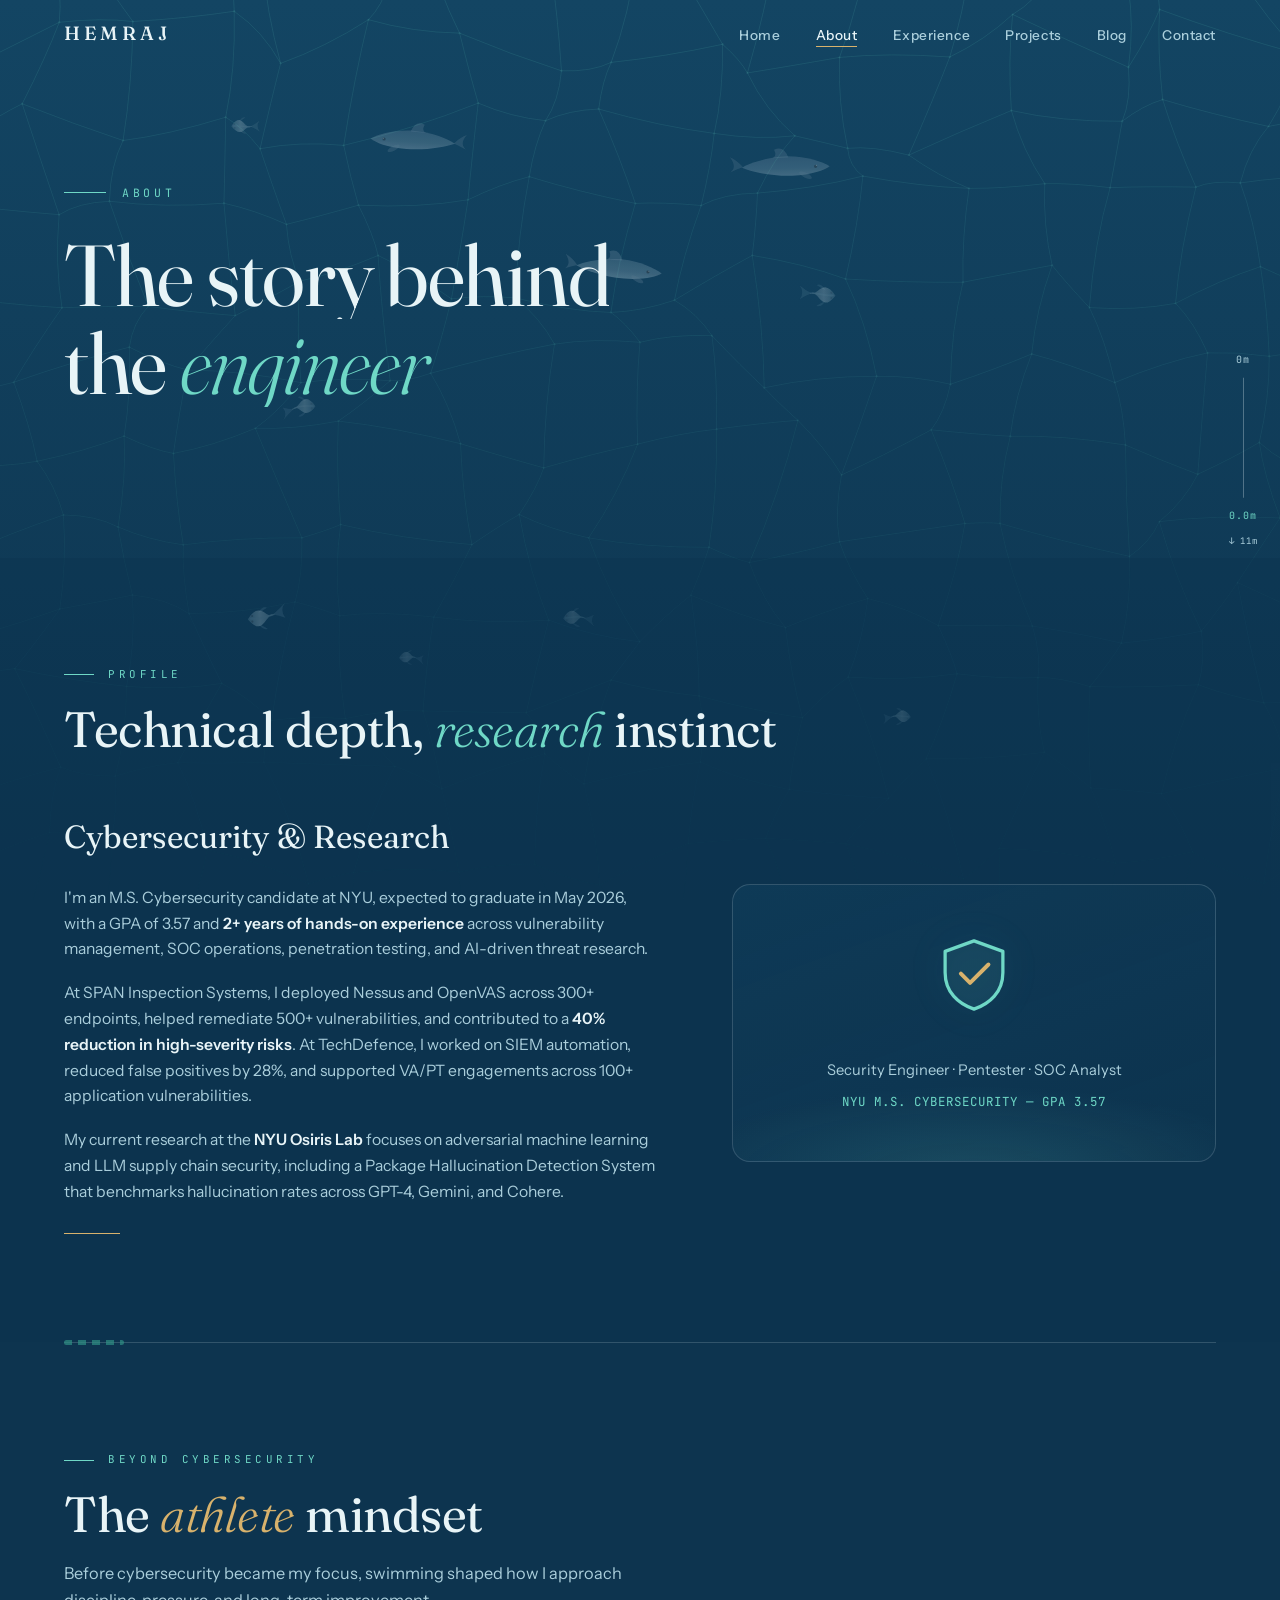
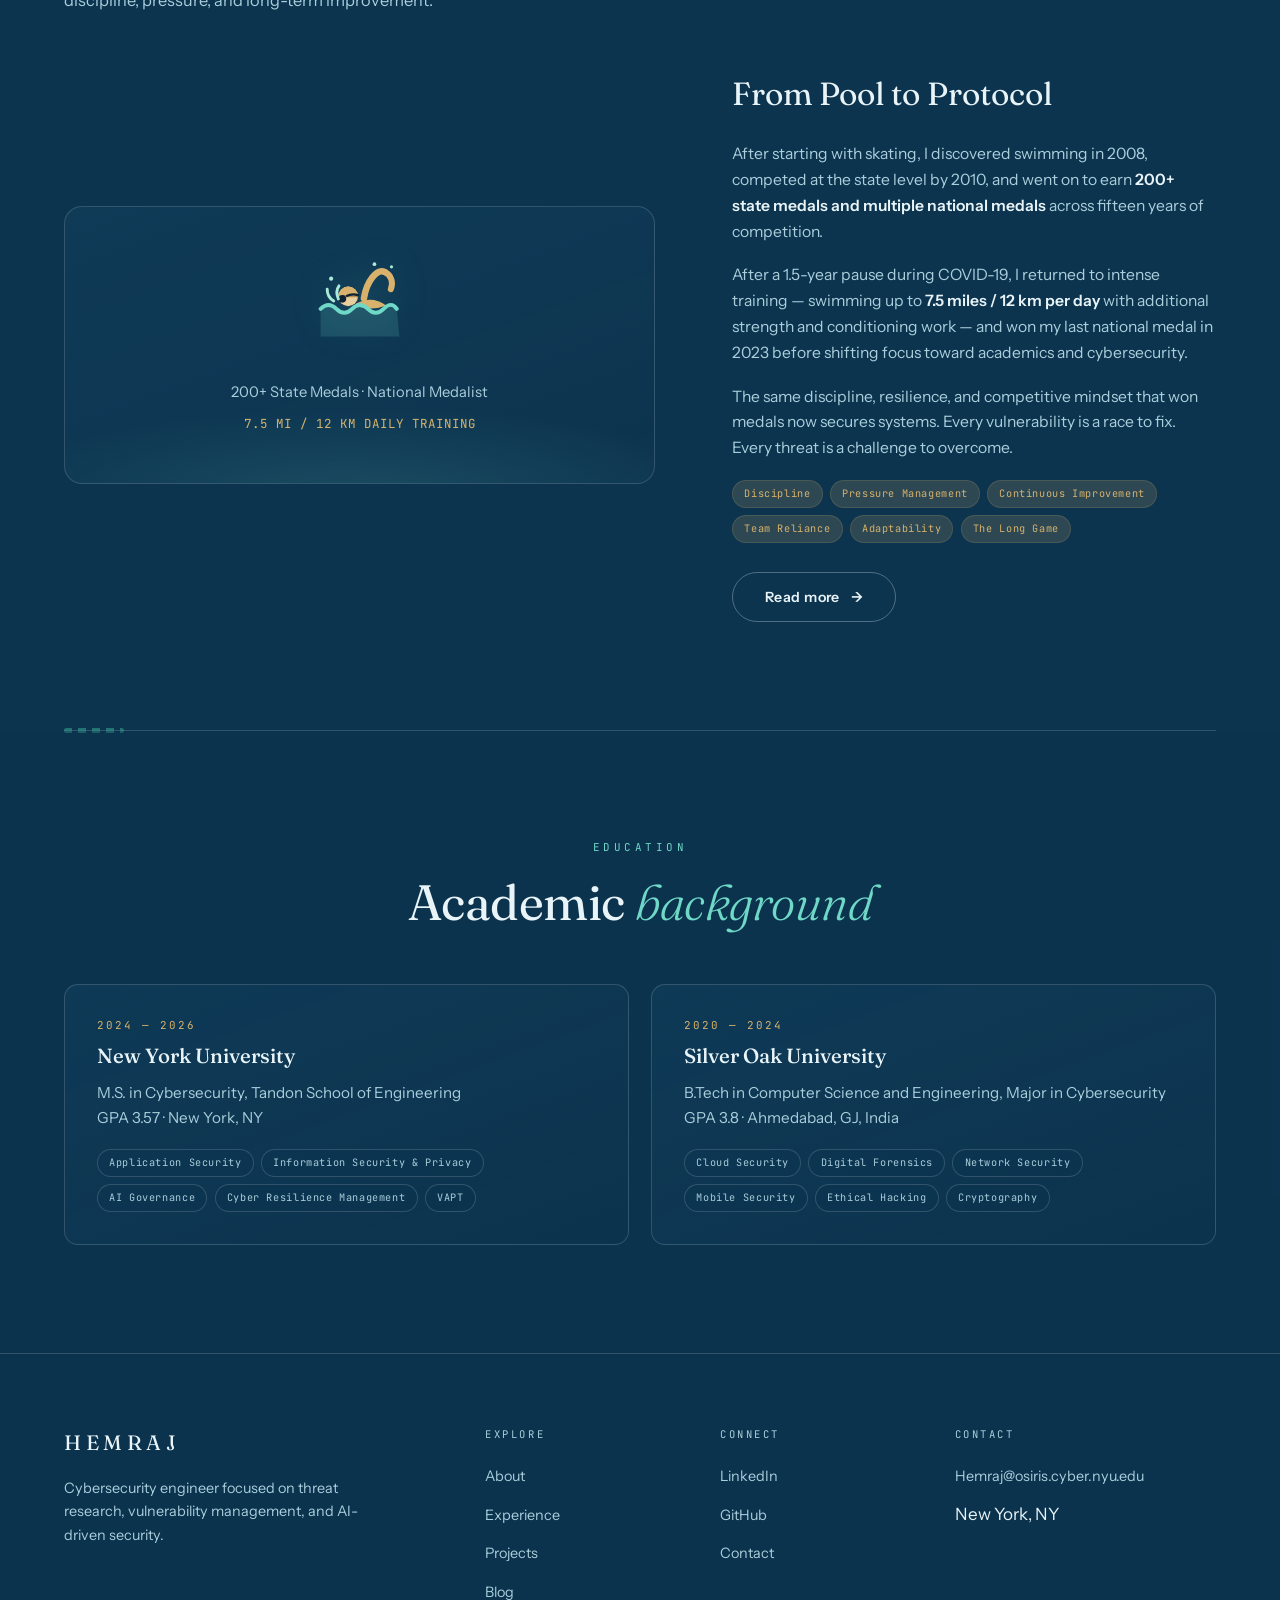
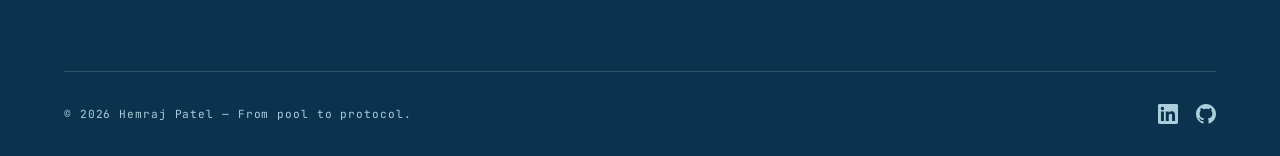
==== commit e407dc21: "Complete experience bullets from old site in pop-ups; full LeetCode bootcamp summary; footer GitHub " ====
--- a/about.html
+++ b/about.html
@@ -185,7 +185,7 @@
         <div class="footer-heading">Connect</div>
         <ul class="footer-links">
           <li><a href="https://www.linkedin.com/in/hemraj-patel/" target="_blank" rel="noopener">LinkedIn</a></li>
-          <li><a href="https://github.com" target="_blank" rel="noopener">GitHub</a></li>
+          <li><a href="https://github.com/bhuri001" target="_blank" rel="noopener">GitHub</a></li>
           <li><a href="contact">Contact</a></li>
         </ul>
       </div>
@@ -203,7 +203,7 @@
         <a href="https://www.linkedin.com/in/hemraj-patel/" target="_blank" rel="noopener" aria-label="LinkedIn">
           <svg width="20" height="20" fill="currentColor" viewBox="0 0 24 24"><path d="M20.447 20.452h-3.554v-5.569c0-1.328-.027-3.037-1.852-3.037-1.853 0-2.136 1.445-2.136 2.939v5.667H9.351V9h3.414v1.561h.046c.477-.9 1.637-1.85 3.37-1.85 3.601 0 4.267 2.37 4.267 5.455v6.286zM5.337 7.433a2.062 2.062 0 01-2.063-2.065 2.064 2.064 0 112.063 2.065zm1.782 13.019H3.555V9h3.564v11.452zM22.225 0H1.771C.792 0 0 .774 0 1.729v20.542C0 23.227.792 24 1.771 24h20.451C23.2 24 24 23.227 24 22.271V1.729C24 .774 23.2 0 22.222 0h.003z"/></svg>
         </a>
-        <a href="https://github.com" target="_blank" rel="noopener" aria-label="GitHub">
+        <a href="https://github.com/bhuri001" target="_blank" rel="noopener" aria-label="GitHub">
           <svg width="20" height="20" fill="currentColor" viewBox="0 0 24 24"><path d="M12 0C5.374 0 0 5.373 0 12c0 5.302 3.438 9.8 8.207 11.387.599.111.793-.261.793-.577v-2.234c-3.338.726-4.033-1.416-4.033-1.416-.546-1.387-1.333-1.756-1.333-1.756-1.089-.745.083-.729.083-.729 1.205.084 1.839 1.237 1.839 1.237 1.07 1.834 2.807 1.304 3.492.997.107-.775.418-1.305.762-1.604-2.665-.305-5.467-1.334-5.467-5.931 0-1.311.469-2.381 1.236-3.221-.124-.303-.535-1.524.117-3.176 0 0 1.008-.322 3.301 1.23A11.509 11.509 0 0112 5.803c1.02.005 2.047.138 3.006.404 2.291-1.552 3.297-1.23 3.297-1.23.653 1.653.242 2.874.118 3.176.77.84 1.235 1.911 1.235 3.221 0 4.609-2.807 5.624-5.479 5.921.43.372.823 1.102.823 2.222v3.293c0 .319.192.694.801.576C20.566 21.797 24 17.3 24 12c0-6.627-5.373-12-12-12z"/></svg>
         </a>
       </div>
--- a/css/style.css
+++ b/css/style.css
@@ -418,6 +418,9 @@
 .btn-outline:hover { border-color: var(--aqua); color: var(--aqua); }
 .btn .arrow { transition: transform 0.35s var(--ease-out); }
 .btn:hover .arrow { transform: translateX(4px); }
+/* Submit buttons stay put and grow slightly on hover
+   (they are excluded from the magnetic pull in main.js) */
+button.btn[type="submit"]:hover { transform: scale(1.02); }
 
 /* ============ SECTIONS ============ */
 .section {
@@ -965,10 +968,8 @@
    clickable cards that don't carry a .card-more span in the HTML. */
 .card[data-modal],
 .blog-card[data-modal] { position: relative; }
-.card[data-modal]:not(:has(.card-more)),
-.blog-card[data-modal] { padding-bottom: 3.1rem; }
-.card[data-modal]:not(:has(.card-more))::after,
-.blog-card[data-modal]::after {
+.card[data-modal]:not(:has(.card-more)) { padding-bottom: 3.1rem; }
+.card[data-modal]:not(:has(.card-more))::after {
   content: 'View details \2197';
   position: absolute;
   right: 1.5rem; bottom: 1.3rem;
@@ -984,13 +985,23 @@
   z-index: 2;
 }
 .card[data-modal]:not(:has(.card-more)):hover::after,
-.card[data-modal]:not(:has(.card-more)):focus-visible::after,
-.blog-card[data-modal]:hover::after,
-.blog-card[data-modal]:focus-visible::after {
+.card[data-modal]:not(:has(.card-more)):focus-visible::after {
   opacity: 1; transform: translateX(-3px);
 }
-.blog-card[data-modal] .blog-card-content { padding-bottom: 0.4rem; }
 .blog-card[data-modal] .blog-card-link { pointer-events: none; } /* the card itself opens the pop-up */
+
+/* Blog cover images — shown on the card and again inside the pop-up */
+.blog-card-media {
+  height: 190px;
+  overflow: hidden;
+  border-bottom: 1px solid var(--hairline);
+}
+.blog-card-media img {
+  width: 100%; height: 100%;
+  object-fit: cover;
+  transition: transform 0.6s var(--ease-out);
+}
+.blog-card:hover .blog-card-media img { transform: scale(1.05); }
 /* Timeline entries: an always-visible "View details" chip so visitors
    know each role opens into a full pop-up */
 .timeline-item[data-modal] .card-more {
--- a/css/ui.css
+++ b/css/ui.css
@@ -213,6 +213,35 @@
   margin-bottom: 1.6rem;
 }
 
+/* cover image inside the pop-up (blogs, projects, …) */
+.modal-media {
+  margin: 0 0 1.5rem;
+  border-radius: 12px;
+  overflow: hidden;
+  border: 1px solid var(--ui-border);
+}
+.modal-media img {
+  width: 100%;
+  display: block;
+}
+
+/* inline figures inside write-ups, with optional captions */
+.modal-fig {
+  margin: 1.1rem 0 1.3rem;
+}
+.modal-fig img {
+  width: 100%;
+  display: block;
+  border-radius: 10px;
+  border: 1px solid var(--ui-border);
+}
+.modal-fig figcaption {
+  font-size: 0.78rem;
+  color: rgba(220, 238, 234, 0.5);
+  margin-top: 0.5rem;
+  text-align: center;
+}
+
 .modal-body h4 {
   font-size: 0.8rem;
   font-weight: 700;
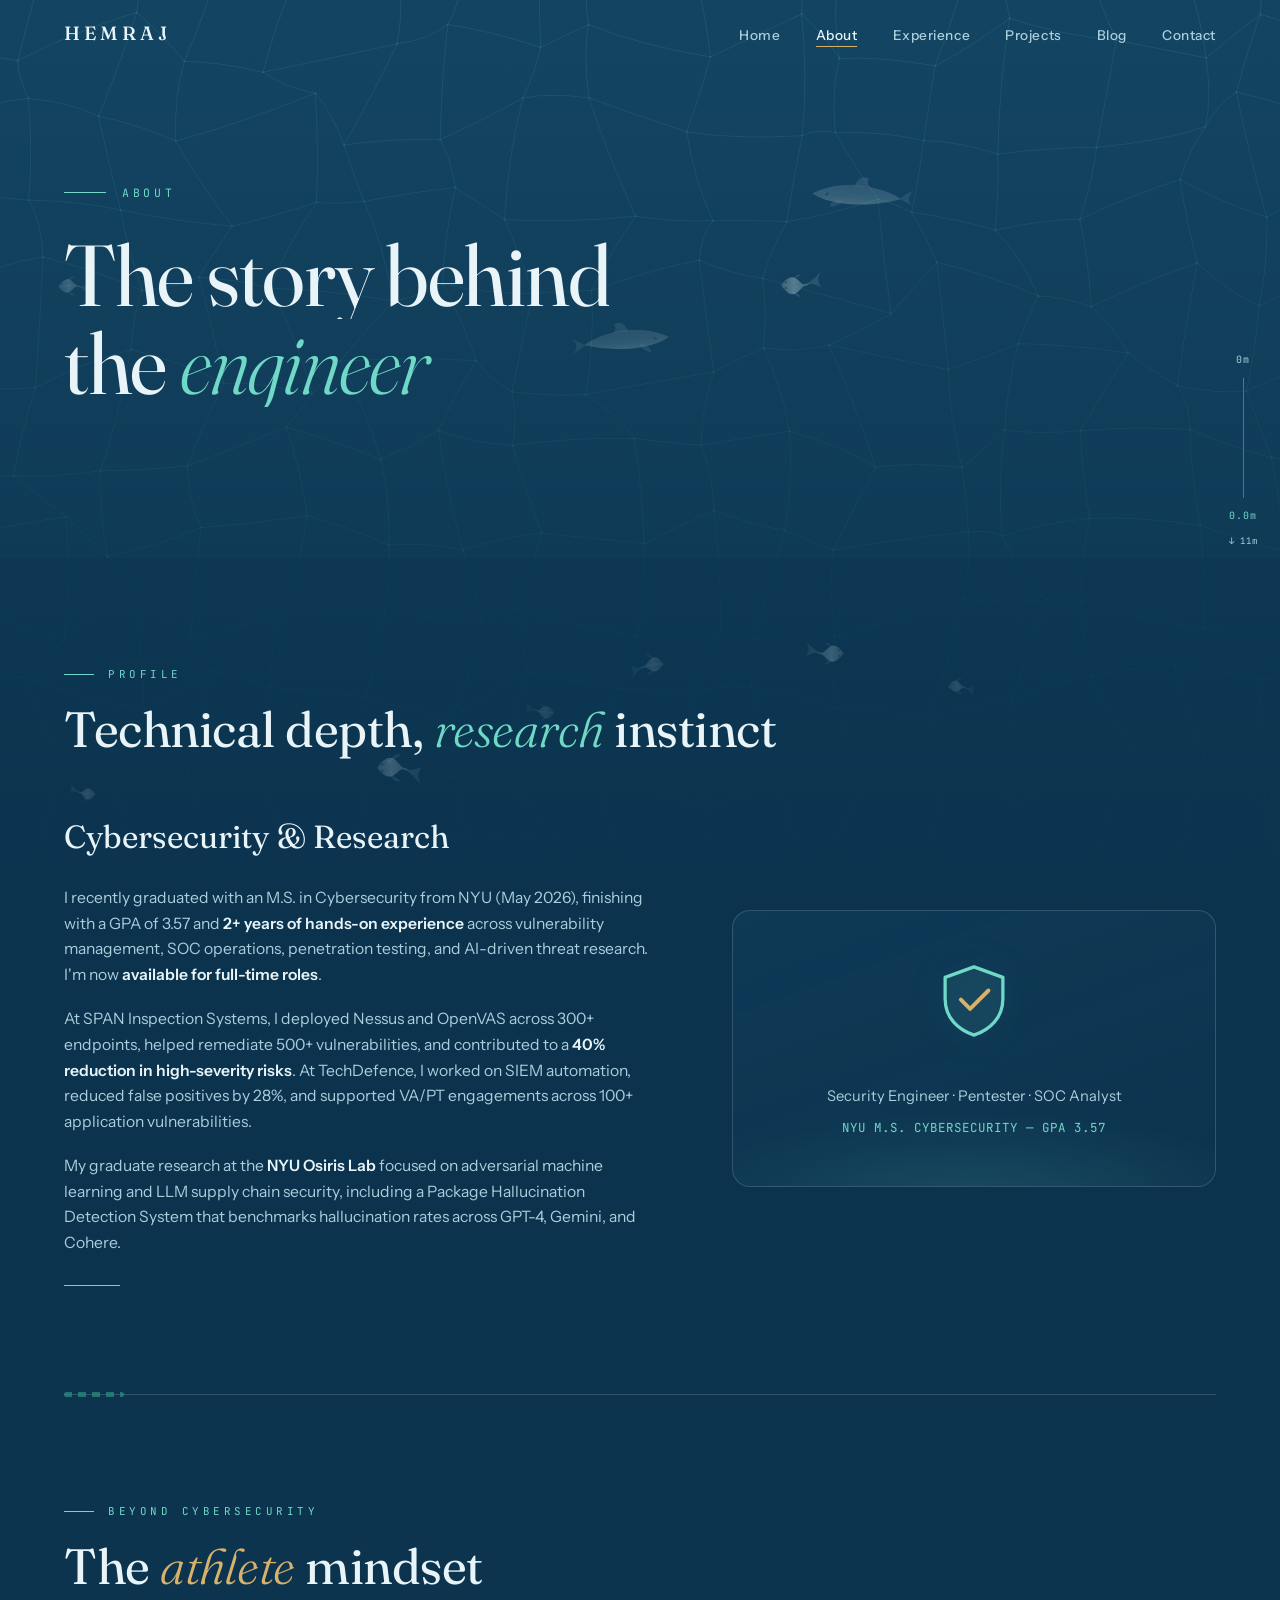
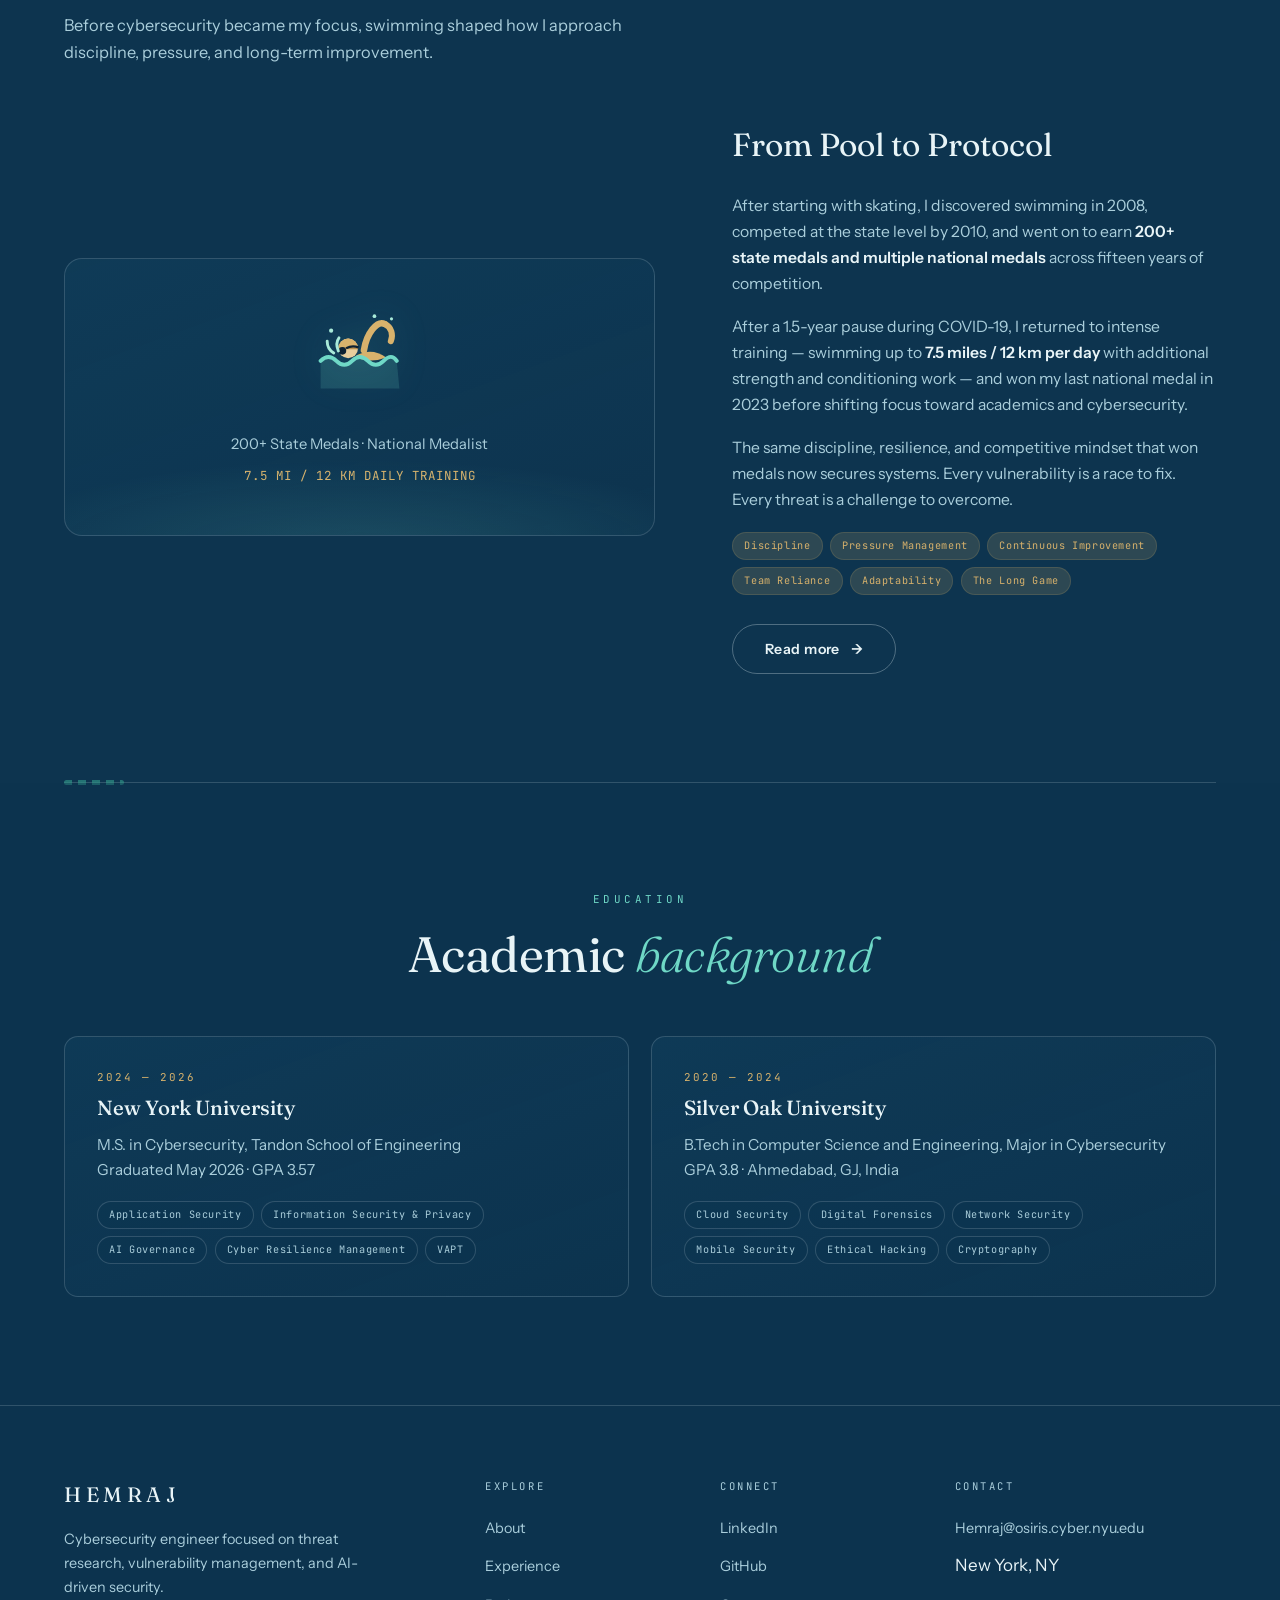
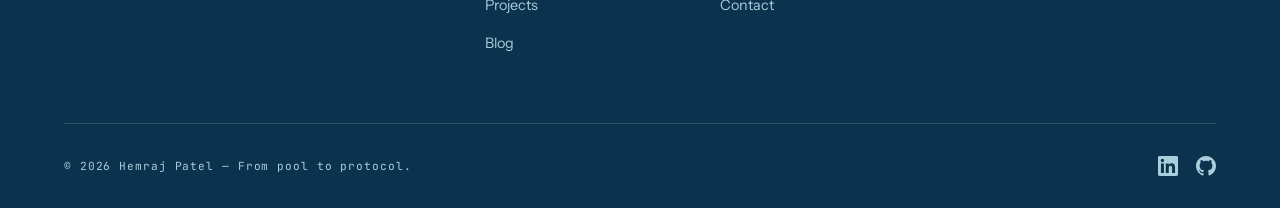
==== commit 31f63af2: "Update status: graduated NYU May 2026, NYU roles past tense, available immediately for full-time rol" ====
--- a/about.html
+++ b/about.html
@@ -58,9 +58,9 @@
     <div class="split-layout">
       <div class="split-content reveal">
         <h3>Cybersecurity &amp; Research</h3>
-        <p>I'm an M.S. Cybersecurity candidate at NYU, expected to graduate in May 2026, with a GPA of 3.57 and <strong>2+ years of hands-on experience</strong> across vulnerability management, SOC operations, penetration testing, and AI-driven threat research.</p>
+        <p>I recently graduated with an M.S. in Cybersecurity from NYU (May 2026), finishing with a GPA of 3.57 and <strong>2+ years of hands-on experience</strong> across vulnerability management, SOC operations, penetration testing, and AI-driven threat research. I'm now <strong>available for full-time roles</strong>.</p>
         <p>At SPAN Inspection Systems, I deployed Nessus and OpenVAS across 300+ endpoints, helped remediate 500+ vulnerabilities, and contributed to a <strong>40% reduction in high-severity risks</strong>. At TechDefence, I worked on SIEM automation, reduced false positives by 28%, and supported VA/PT engagements across 100+ application vulnerabilities.</p>
-        <p>My current research at the <strong>NYU Osiris Lab</strong> focuses on adversarial machine learning and LLM supply chain security, including a Package Hallucination Detection System that benchmarks hallucination rates across GPT-4, Gemini, and Cohere.</p>
+        <p>My graduate research at the <strong>NYU Osiris Lab</strong> focused on adversarial machine learning and LLM supply chain security, including a Package Hallucination Detection System that benchmarks hallucination rates across GPT-4, Gemini, and Cohere.</p>
         <div class="deco-line"></div>
       </div>
       <div class="split-visual reveal" style="--d: 0.15s;">
@@ -141,7 +141,7 @@
       <div class="card reveal">
         <div class="timeline-date">2024 — 2026</div>
         <div class="card-title">New York University</div>
-        <p class="card-text">M.S. in Cybersecurity, Tandon School of Engineering<br>GPA 3.57 &middot; New York, NY</p>
+        <p class="card-text">M.S. in Cybersecurity, Tandon School of Engineering<br>Graduated May 2026 &middot; GPA 3.57</p>
         <div class="card-tags">
           <span class="tag">Application Security</span>
           <span class="tag">Information Security &amp; Privacy</span>
--- a/css/style.css
+++ b/css/style.css
@@ -196,10 +196,12 @@
   transition: background 0.4s var(--ease-soft), border-color 0.4s, padding 0.4s;
   border-bottom: 1px solid transparent;
 }
+/* NOTE: no backdrop-filter here — a filter on the navbar would make it
+   the containing block for the fixed mobile menu inside it, pinning the
+   full-screen overlay to the navbar's own box (menu "shifts up" bug).
+   The background is opaque anyway, so the blur was invisible. */
 .navbar.scrolled {
   background: var(--bg-top);
-  backdrop-filter: blur(14px) saturate(1.2);
-  -webkit-backdrop-filter: blur(14px) saturate(1.2);
   border-bottom-color: var(--line);
   padding-top: 0.8rem; padding-bottom: 0.8rem;
 }
@@ -253,7 +255,6 @@
   .nav-links {
     position: fixed; inset: 0;
     background: linear-gradient(to bottom, var(--bg-top), var(--bg-bottom));
-    backdrop-filter: blur(20px);
     flex-direction: column;
     justify-content: center;
     gap: 2rem;
@@ -1072,7 +1073,7 @@
   transform-origin: left;
 }
 .toast.show .toast-bar::after {
-  animation: toastCountdown var(--toast-life, 9s) linear forwards;
+  animation: toastCountdown var(--toast-life, 6s) linear forwards;
 }
 @keyframes toastCountdown { to { transform: scaleX(0); } }
 @media (max-width: 600px) {
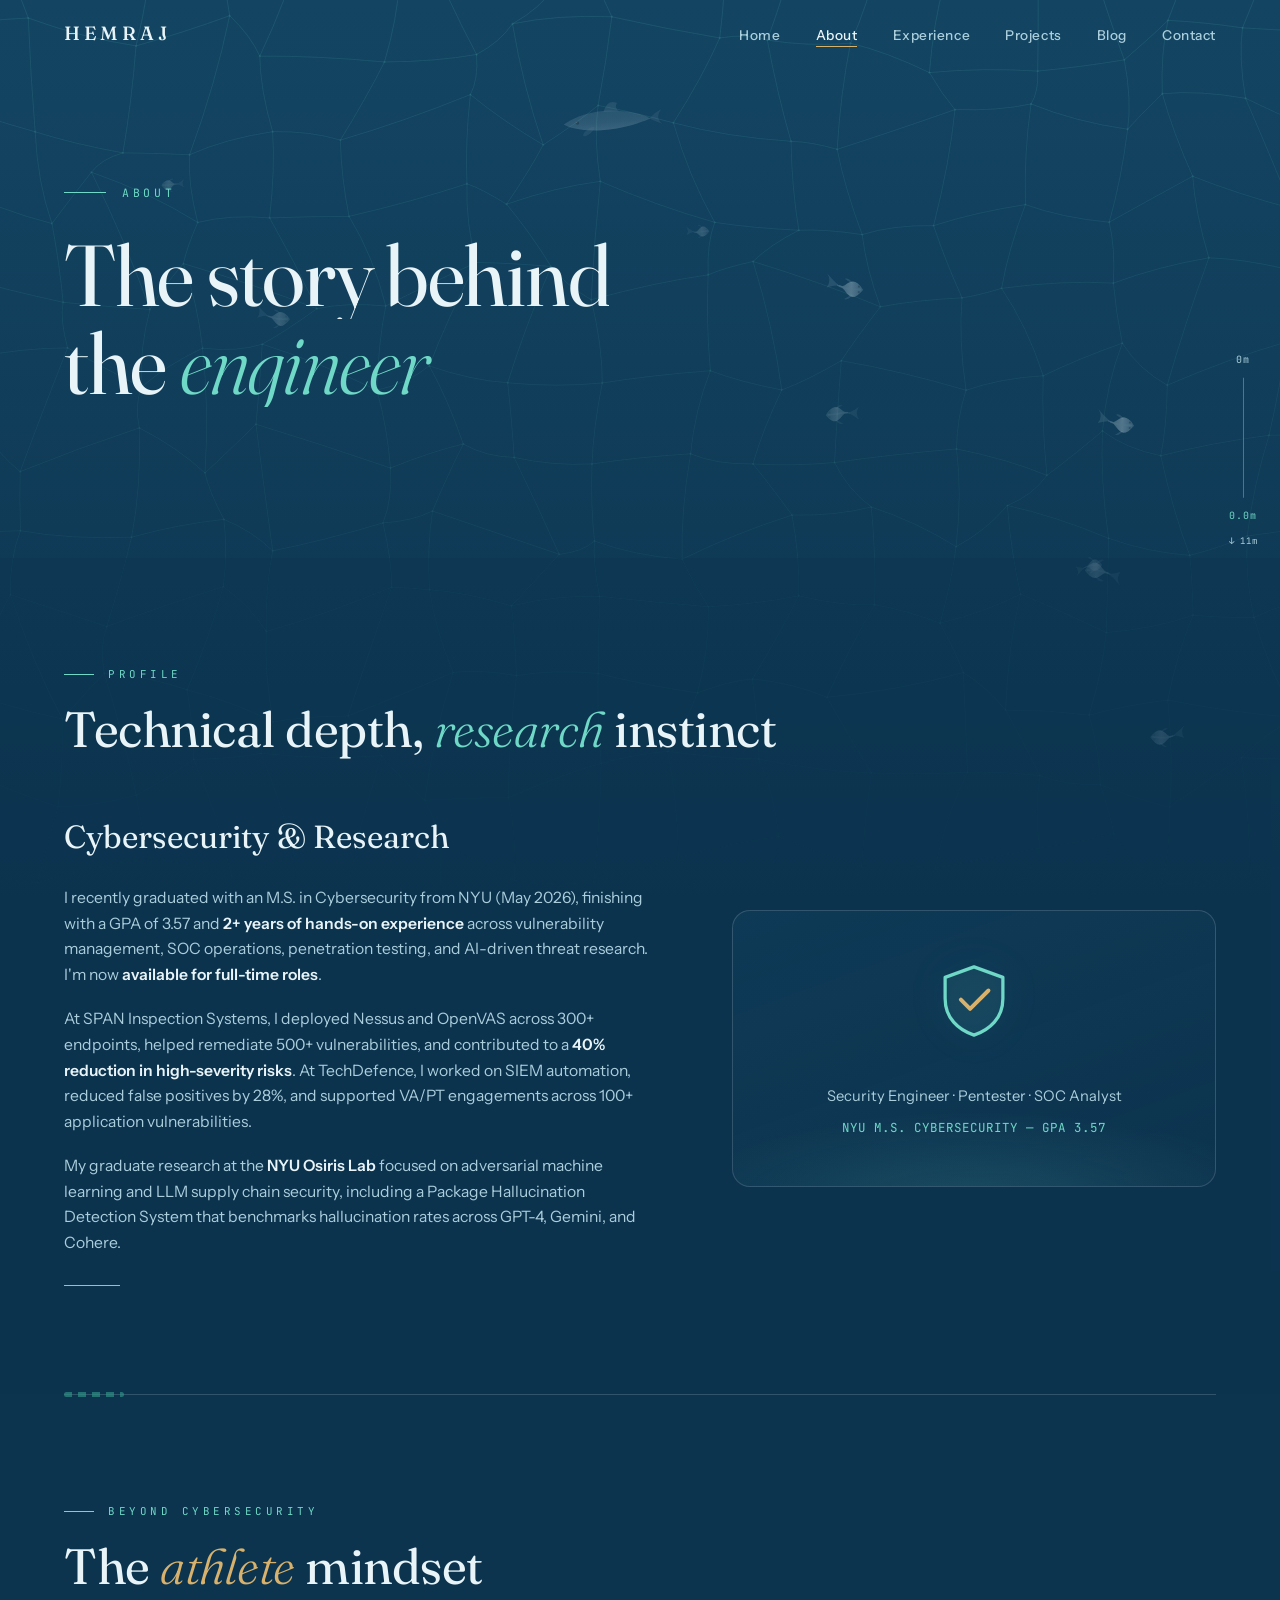
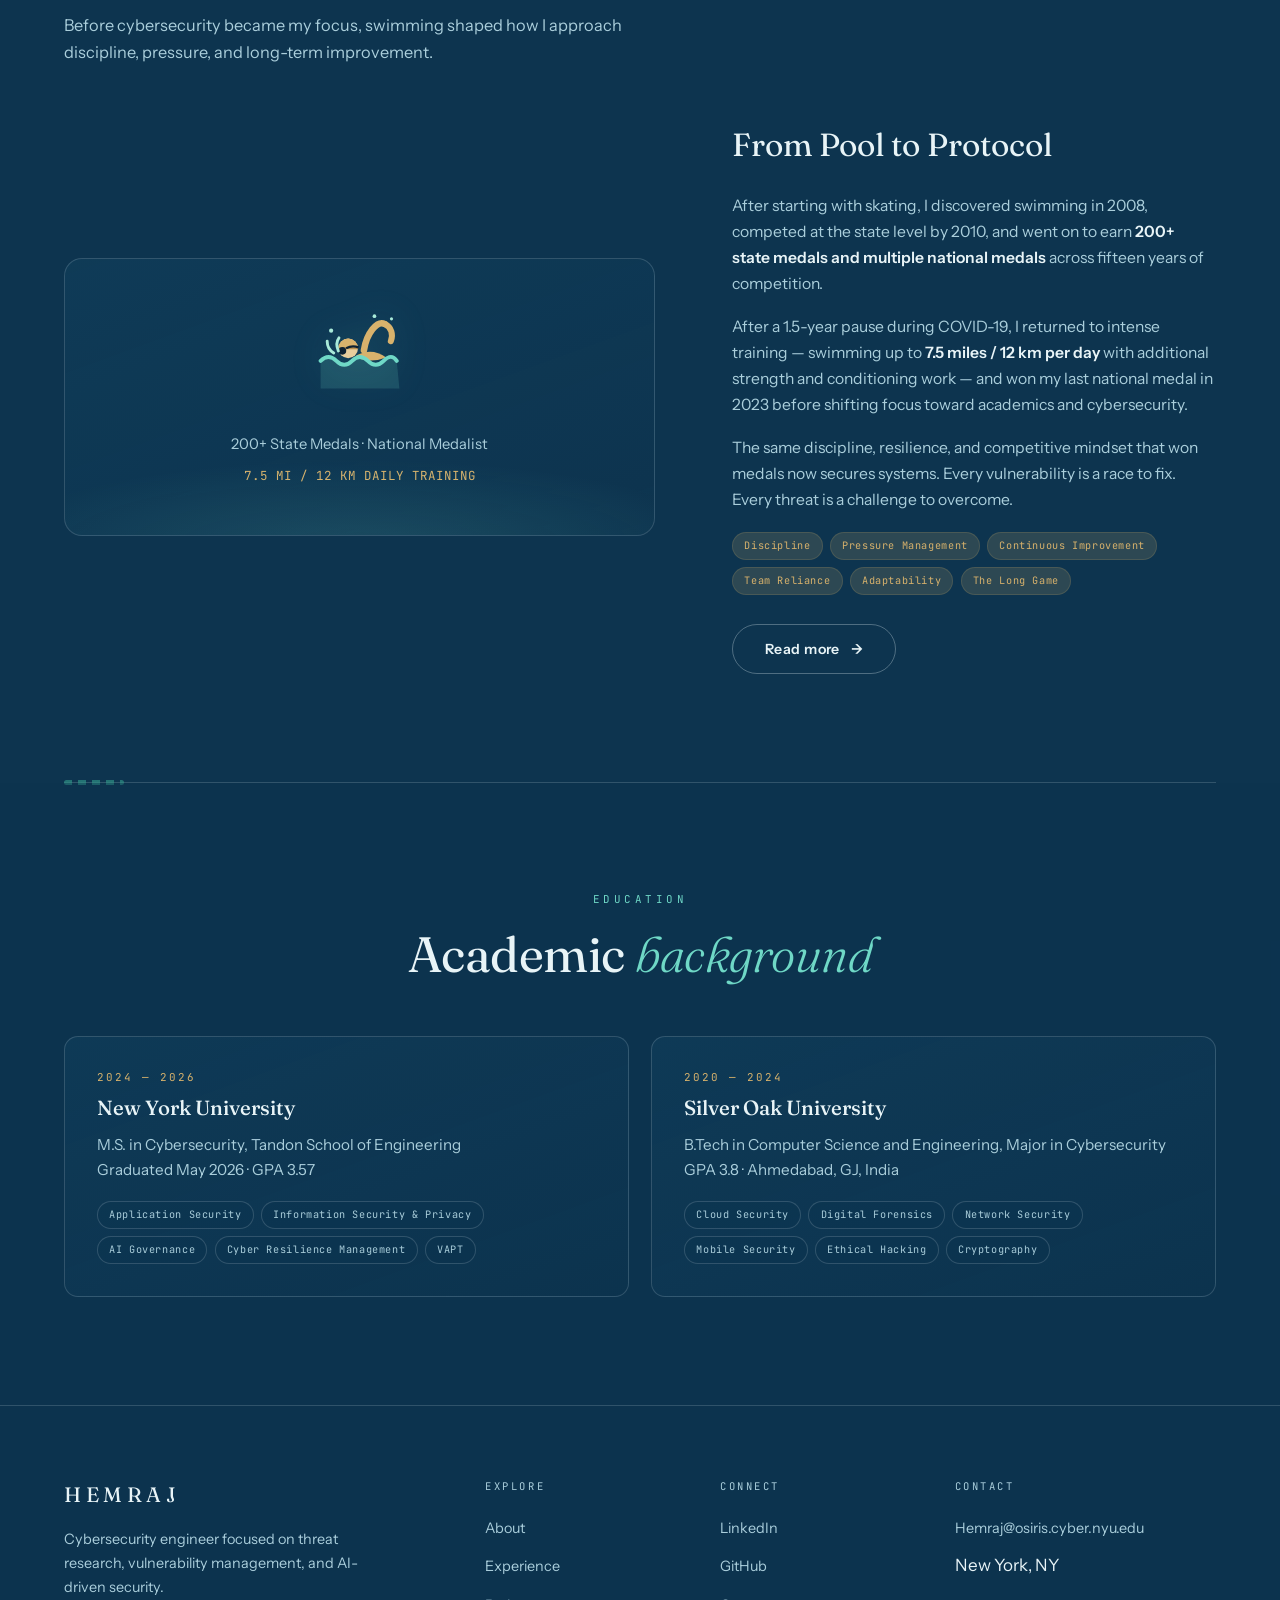
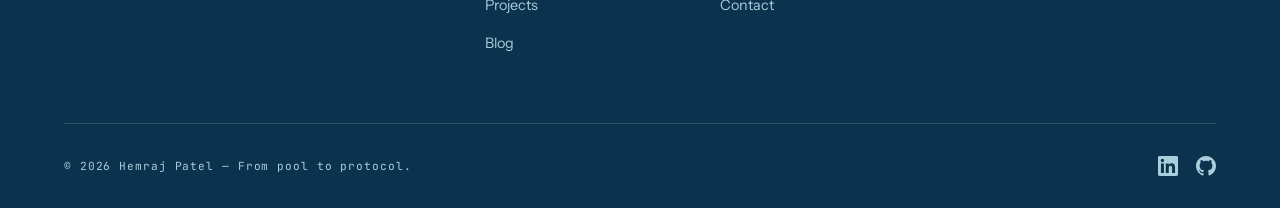
==== commit 4c603409: "Add GoatCounter analytics to all pages" ====
--- a/about.html
+++ b/about.html
@@ -212,5 +212,8 @@
 
   <script src="js/modal-data.js"></script>
   <script src="js/main.js"></script>
+  <!-- GoatCounter analytics: privacy-friendly, no cookies -->
+  <script data-goatcounter="https://hemrajpatel.goatcounter.com/count"
+        async src="//gc.zgo.at/count.js"></script>
 </body>
 </html>
